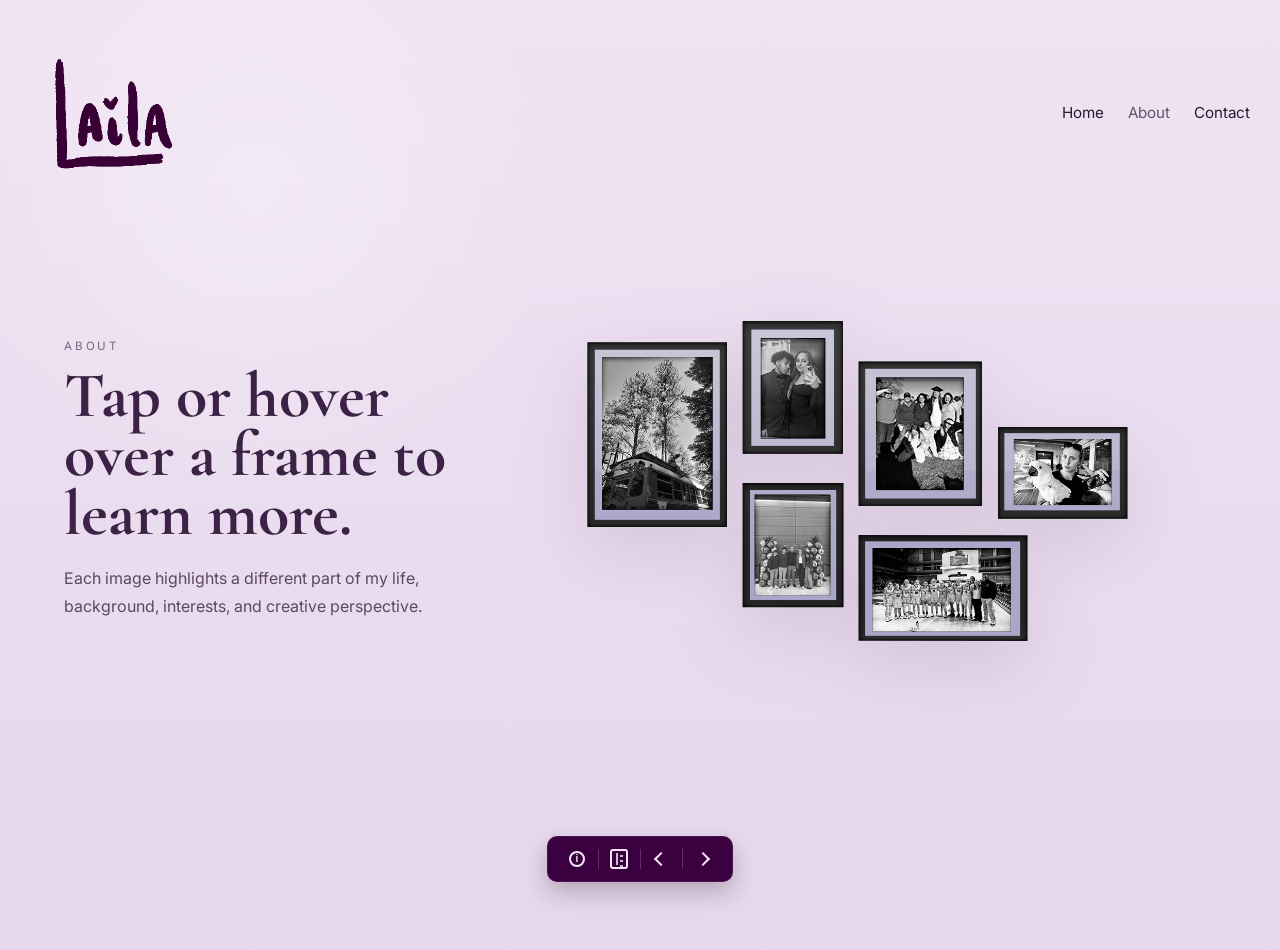
==== about.html @ d830e23a "Mobile Opt Changes Checking to see moblie output..." ====
<!DOCTYPE html>
<html lang="en">
<head>
  <meta charset="UTF-8" />
  <meta name="viewport" content="width=device-width, initial-scale=1.0" />
  <title>About | Laila Portfolio</title>

  <link rel="preconnect" href="https://fonts.googleapis.com" />
  <link rel="preconnect" href="https://fonts.gstatic.com" crossorigin />
  <link
    href="https://fonts.googleapis.com/css2?family=Cormorant+Garamond:wght@400;500;600;700&family=Inter:wght@400;500;600&display=swap"
    rel="stylesheet"
  />

  <link rel="stylesheet" href="styles.css" />
</head>
<body class="about-page show-header">
  <header class="site-header" id="siteHeader">
    <div class="global-brand">
      <img
        src="assets/mainnamedarkpurple.png"
        alt="Laila"
        class="global-brand-logo"
      />
    </div>

    <nav class="nav">
      <a href="index.html">Home</a>
      <a href="about.html" class="active">About</a>
      <a href="contact.html">Contact</a>
    </nav>
  </header>

  <main class="about-main">
    <section class="about-hero">
      <div class="about-copy-panel" id="aboutCopyPanel">
        <p class="about-panel-label" id="aboutPanelLabel">ABOUT</p>
        <h1 class="about-panel-title" id="aboutPanelTitle">
          Tap or hover over a frame to learn more.
        </h1>
        <p class="about-panel-text" id="aboutPanelText">
          Each image highlights a different part of my life, background, interests,
          experiences, and creative perspective.
        </p>
      </div>

      <div class="about-scene">
        <div class="about-scene-track">
          <img
            src="assets/pictures.png"
            alt="Picture frame wall"
            class="about-scene-image"
          />

          <button
            class="frame-hotspot frame-one"
            data-label="BIO"
            data-title="Who I am"
            data-text="This frame introduces who I am as a creative, student, and person. It can speak to my personality, values, and what drives my work."
            aria-label="Bio"
            type="button"
          >
            <span class="sr-only">Bio</span>
          </button>

          <button
            class="frame-hotspot frame-two"
            data-label="BACKGROUND"
            data-title="My story"
            data-text="This frame reflects where I come from and the experiences that shaped me. It can represent personal growth, memories, and the foundation behind my perspective."
            aria-label="Background"
            type="button"
          >
            <span class="sr-only">Background</span>
          </button>

          <button
            class="frame-hotspot frame-three"
            data-label="EXPERIENCE"
            data-title="What I do"
            data-text="This image can highlight my experience across advertising, design, strategy, and storytelling. It shows the type of work I enjoy creating and building."
            aria-label="Experience"
            type="button"
          >
            <span class="sr-only">Experience</span>
          </button>

          <button
            class="frame-hotspot frame-four"
            data-label="COMMUNITY"
            data-title="What matters to me"
            data-text="This frame can speak to the people, teams, and communities that shape how I collaborate and create. It represents connection, support, and shared experiences."
            aria-label="Community"
            type="button"
          >
            <span class="sr-only">Community</span>
          </button>

          <button
            class="frame-hotspot frame-five"
            data-label="INSPIRATION"
            data-title="What inspires me"
            data-text="This image represents the visuals, culture, spaces, and aesthetics that inspire my creative direction. It can connect to art, design, fashion, media, and mood."
            aria-label="Inspiration"
            type="button"
          >
            <span class="sr-only">Inspiration</span>
          </button>

          <button
            class="frame-hotspot frame-six"
            data-label="FUTURE"
            data-title="Where I’m headed"
            data-text="This frame can represent where I want to grow next and the kind of work I hope to make in the future. It points toward my goals, direction, and next chapter."
            aria-label="Future"
            type="button"
          >
            <span class="sr-only">Future</span>
          </button>
        </div>
      </div>
    </section>
  </main>

  <div class="bottom-dock-wrap">
    <div class="dock-popout" id="dockPopout">
      <div class="dock-popout-inner" id="dockPopoutInner"></div>
    </div>

    <div class="bottom-dock">
      <button class="dock-btn" id="socialBtn" aria-label="Socials" type="button">
        <span class="icon info-icon">i</span>
      </button>

      <button class="dock-btn" id="notebookBtn" aria-label="Notebook" type="button">
        <span class="icon notebook-icon"></span>
      </button>

      <button class="dock-btn" id="prevPageBtn" aria-label="Previous page" type="button">
        <span class="icon chevron left"></span>
      </button>

      <button class="dock-btn" id="nextPageBtn" aria-label="Next page" type="button">
        <span class="icon chevron right"></span>
      </button>
    </div>
  </div>

  <script src="about.js"></script>
</body>
</html>
---- styles.css ----
* {
  margin: 0;
  padding: 0;
  box-sizing: border-box;
}

:root {
  --bg-dark-1: #35003d;
  --bg-dark-2: #220027;
  --bg-light-1: #efe3f3;
  --bg-light-2: #e6d7ec;
  --text-dark: #2b1830;
  --text-mid: #5d4765;
  --pill-purple: #3a003f;
  --pill-text: #f3e7f7;
}

html {
  scroll-behavior: smooth;
}

body {
  font-family: "Inter", sans-serif;
  background: var(--bg-light-1);
  color: var(--text-dark);
  overflow-x: hidden;
  animation: pageSlideIn 0.45s ease;
}

@keyframes pageSlideIn {
  from {
    opacity: 0;
    transform: translateX(40px);
  }
  to {
    opacity: 1;
    transform: translateX(0);
  }
}

body.page-slide-out-left {
  animation: pageSlideOutLeft 0.35s ease forwards;
}

body.page-slide-out-right {
  animation: pageSlideOutRight 0.35s ease forwards;
}

@keyframes pageSlideOutLeft {
  to {
    opacity: 0;
    transform: translateX(-60px);
  }
}

@keyframes pageSlideOutRight {
  to {
    opacity: 0;
    transform: translateX(60px);
  }
}

a {
  text-decoration: none;
  color: inherit;
}

button {
  font: inherit;
  border: none;
  background: none;
  cursor: pointer;
}

img {
  display: block;
  max-width: 100%;
}

/* Header */
.site-header {
  position: fixed;
  inset: 0 0 auto 0;
  z-index: 100;
  padding: 22px 30px;
  display: flex;
  justify-content: space-between;
  align-items: center;
  opacity: 0;
  transform: translateY(-12px);
  pointer-events: none;
  transition: opacity 0.25s ease, transform 0.25s ease;
}

body.show-header .site-header {
  opacity: 1;
  transform: translateY(0);
  pointer-events: auto;
}

.global-brand {
  display: flex;
  align-items: center;
}

.global-brand-logo {
  width: min(180px, 22vw);
  height: auto;
}

.nav {
  display: flex;
  gap: 24px;
  font-size: 0.95rem;
  color: var(--text-dark);
}

.nav a:hover {
  opacity: 0.68;
}

.nav a.active {
  opacity: 0.72;
}

/* Home sequence */
.scroll-sequence {
  height: 360vh;
  position: relative;
}

.sequence-sticky {
  position: sticky;
  top: 0;
  height: 100vh;
  overflow: hidden;
}

.bg-layer {
  position: absolute;
  inset: 0;
  transition: opacity 0.18s linear;
}

.bg-dark {
  z-index: 0;
  background:
    radial-gradient(circle at 50% 18%, rgba(255, 255, 255, 0.06), transparent 24%),
    linear-gradient(180deg, var(--bg-dark-1) 0%, #2d0034 50%, var(--bg-dark-2) 100%);
  opacity: 1;
}

.bg-light {
  z-index: 1;
  background:
    radial-gradient(circle at 50% 18%, rgba(255, 255, 255, 0.35), transparent 24%),
    linear-gradient(180deg, var(--bg-light-1) 0%, var(--bg-light-2) 100%);
  opacity: 0;
}

.phase {
  position: absolute;
  inset: 0;
}

/* Phase 1 */
.phase-logo {
  z-index: 4;
  display: flex;
  align-items: center;
  justify-content: center;
}

.logo-cycle-wrap {
  position: relative;
  width: min(420px, 56vw);
  aspect-ratio: 1 / 0.6;
  display: flex;
  align-items: center;
  justify-content: center;
}

.cycle-logo {
  position: absolute;
  width: 100%;
  opacity: 0;
  transform: scale(0.98);
  transition: opacity 0.18s ease, transform 0.18s ease;
  filter: drop-shadow(0 12px 30px rgba(0, 0, 0, 0.18));
}

.cycle-logo.active {
  opacity: 1;
  transform: scale(1);
}

/* Phase 2 */
.phase-stars {
  z-index: 5;
  opacity: 0;
  pointer-events: none;
}

.stars-layer {
  position: absolute;
  inset: 0;
}

.star {
  position: absolute;
  width: clamp(72px, 8vw, 150px);
  opacity: 0;
  transform: translateY(60px) scale(0.8) rotate(0deg);
  filter: drop-shadow(0 10px 18px rgba(85, 49, 95, 0.14));
  will-change: transform, opacity;
}

.star-1 { top: 8%; left: 7%; }
.star-2 { top: 10%; right: 8%; }
.star-3 { top: 58%; left: 9%; }
.star-4 { bottom: 12%; right: 10%; }
.star-5 { bottom: 11%; left: 24%; width: clamp(90px, 10vw, 170px); }
.star-6 { top: 23%; left: 16%; width: clamp(70px, 7vw, 110px); }
.star-7 { top: 24%; right: 16%; width: clamp(90px, 8vw, 130px); }

.welcome-wrap {
  position: absolute;
  inset: 0;
  display: grid;
  place-items: center;
  text-align: center;
  padding: 24px;
  z-index: 2;
  color: var(--text-dark);
}

.eyebrow {
  font-size: 0.74rem;
  letter-spacing: 0.28em;
  text-transform: uppercase;
  margin-bottom: 16px;
  color: var(--text-mid);
}

.typing-line {
  font-family: "Cormorant Garamond", serif;
  font-size: clamp(2.6rem, 6vw, 5.8rem);
  line-height: 0.95;
  font-weight: 600;
  color: #3c2345;
  min-height: 1.1em;
}

.cursor {
  display: inline-block;
  margin-left: 4px;
  color: #5a4060;
  animation: blink 0.9s steps(1) infinite;
}

@keyframes blink {
  50% {
    opacity: 0;
  }
}

/* Phase 3 */
.phase-desk {
  z-index: 6;
  opacity: 0;
}

.scene-window {
  position: absolute;
  inset: 0;
  display: flex;
  align-items: center;
  justify-content: center;
  overflow: visible;
}

.scene-track {
  position: absolute;
  left: 50%;
  top: 42%;
  width: min(900px, 72vw);
  height: auto;
  transform: translate(-50%, -50%) scale(1);
  transform-origin: center center;
  opacity: 0;
  will-change: transform, opacity;
}

.scene-image {
  width: 100%;
  height: auto;
  user-select: none;
  pointer-events: none;
}

.hotspot {
  position: absolute;
  border-radius: 999px;
  padding: 11px 15px;
  background: rgba(255, 255, 255, 0.88);
  color: #2b1d31;
  border: 1px solid rgba(43, 29, 49, 0.12);
  box-shadow: 0 10px 24px rgba(43, 29, 49, 0.1);
  transition: transform 0.2s ease, background 0.2s ease, opacity 0.2s ease;
  z-index: 3;
  -webkit-tap-highlight-color: transparent;
}

.hotspot:hover {
  transform: translateY(-4px);
  background: white;
}

.hotspot span {
  font-size: 0.82rem;
  font-weight: 600;
}

.monitor { left: 39%; top: 72%; }
.sketchbook { left: 58%; top: 90%; }
.frame { left: 73%; top: 48%; }
.shelf { left: 18%; top: 20%; }

/* Bottom dock */
.bottom-dock-wrap {
  position: fixed;
  left: 50%;
  bottom: 18px;
  transform: translateX(-50%);
  z-index: 999;
  opacity: 0;
  pointer-events: none;
  transition: opacity 0.25s ease, transform 0.25s ease;
}

body.show-header .bottom-dock-wrap {
  opacity: 1;
  pointer-events: auto;
  transform: translateX(-50%) translateY(0);
}

.bottom-dock {
  display: flex;
  align-items: center;
  gap: 0;
  background: #3a003f;
  border: 1px solid rgba(255, 255, 255, 0.08);
  border-radius: 10px;
  padding: 5px 8px;
  box-shadow: 0 10px 24px rgba(20, 0, 24, 0.24);
}

.dock-btn {
  width: 42px;
  height: 34px;
  border: none;
  background: transparent;
  color: #f3e7f7;
  display: flex;
  align-items: center;
  justify-content: center;
  cursor: pointer;
  position: relative;
  -webkit-tap-highlight-color: transparent;
}

.dock-btn + .dock-btn::before {
  content: "";
  position: absolute;
  left: 0;
  top: 7px;
  bottom: 7px;
  width: 1px;
  background: rgba(243, 231, 247, 0.2);
}

.dock-btn:hover {
  opacity: 0.82;
}

.dock-btn.is-disabled {
  opacity: 0.35;
  pointer-events: none;
}

.icon {
  display: inline-block;
  position: relative;
}

.info-icon {
  width: 16px;
  height: 16px;
  border: 2px solid #f3e7f7;
  border-radius: 50%;
  font-size: 10px;
  font-weight: 700;
  line-height: 12px;
  text-align: center;
  font-family: Arial, sans-serif;
}

.notebook-icon {
  width: 18px;
  height: 20px;
  border: 2px solid #f3e7f7;
  border-radius: 3px;
  position: relative;
}

.notebook-icon::before {
  content: "";
  position: absolute;
  top: 2px;
  bottom: 2px;
  left: 4px;
  width: 2px;
  background: #f3e7f7;
  opacity: 0.8;
}

.notebook-icon::after {
  content: "";
  position: absolute;
  top: 4px;
  left: 8px;
  right: 3px;
  height: 2px;
  background: #f3e7f7;
  box-shadow: 0 5px 0 #f3e7f7, 0 10px 0 #f3e7f7;
  opacity: 0.8;
}

.chevron {
  width: 10px;
  height: 10px;
  border-top: 2px solid #f3e7f7;
  border-right: 2px solid #f3e7f7;
}

.chevron.left {
  transform: rotate(-135deg);
}

.chevron.right {
  transform: rotate(45deg);
}

.dock-popout {
  position: absolute;
  left: 50%;
  bottom: 52px;
  transform: translateX(-50%) translateY(10px) scale(0.96);
  min-width: 220px;
  max-width: 340px;
  opacity: 0;
  pointer-events: none;
  transition: opacity 0.22s ease, transform 0.22s ease;
}

.dock-popout.active {
  opacity: 1;
  pointer-events: auto;
  transform: translateX(-50%) translateY(0) scale(1);
}

.dock-popout-inner {
  background: rgba(58, 0, 63, 0.96);
  border: 1px solid rgba(255, 255, 255, 0.08);
  border-radius: 14px;
  box-shadow: 0 16px 34px rgba(20, 0, 24, 0.24);
  padding: 10px;
}

.popout-socials {
  display: flex;
  align-items: center;
  gap: 10px;
}

.popout-social-link {
  width: 58px;
  height: 58px;
  border-radius: 12px;
  background: rgba(255, 255, 255, 0.07);
  display: flex;
  align-items: center;
  justify-content: center;
  transition: transform 0.18s ease, background 0.18s ease;
}

.popout-social-link:hover {
  transform: translateY(-3px);
  background: rgba(255, 255, 255, 0.12);
}

.popout-social-link img {
  width: 26px;
  height: 26px;
  object-fit: contain;
}

.popout-note {
  padding: 6px 4px;
}

.popout-note-label {
  font-size: 0.64rem;
  letter-spacing: 0.22em;
  color: rgba(243, 231, 247, 0.62);
  margin-bottom: 8px;
}

.popout-note-title {
  font-family: "Cormorant Garamond", serif;
  font-size: 1.65rem;
  line-height: 0.95;
  color: #f3e7f7;
  margin-bottom: 8px;
}

.popout-note-text {
  font-size: 0.9rem;
  line-height: 1.55;
  color: rgba(243, 231, 247, 0.78);
}

/* ABOUT PAGE */
.about-page {
  min-height: 100vh;
  background:
    radial-gradient(circle at 20% 20%, rgba(255, 255, 255, 0.3), transparent 24%),
    linear-gradient(180deg, var(--bg-light-1) 0%, var(--bg-light-2) 100%);
}

.about-main {
  min-height: 100vh;
  padding: 120px 52px 110px 56px;
  overflow: hidden;
}

.about-hero {
  min-height: calc(100vh - 180px);
  display: grid;
  grid-template-columns: minmax(280px, 420px) minmax(0, 1fr);
  align-items: center;
  gap: 24px;
}

.about-copy-panel {
  max-width: 440px;
  padding-left: 8px;
  padding-right: 28px;
}

.about-panel-label {
  font-size: 0.72rem;
  letter-spacing: 0.24em;
  text-transform: uppercase;
  color: #7a667f;
  margin-bottom: 14px;
}

.about-panel-title {
  font-family: "Cormorant Garamond", serif;
  font-size: clamp(3rem, 5vw, 5.4rem);
  line-height: 0.92;
  color: #3c2345;
  margin-bottom: 20px;
}

.about-panel-text {
  font-size: 1rem;
  line-height: 1.8;
  color: var(--text-mid);
  max-width: 380px;
}

.about-scene {
  display: flex;
  align-items: center;
  justify-content: flex-end;
  width: 100%;
  padding-left: 24px;
  min-width: 0;
}

.about-scene-track {
  position: relative;
  width: min(1280px, 100%);
  animation: aboutFloat 5.5s ease-in-out infinite;
}

@keyframes aboutFloat {
  0%, 100% {
    transform: translateY(0px);
  }
  50% {
    transform: translateY(-8px);
  }
}

.about-scene-image {
  width: 100%;
  height: auto;
  display: block;
  user-select: none;
  pointer-events: none;
  filter: drop-shadow(0 24px 36px rgba(82, 49, 91, 0.14));
}

/* Invisible hover areas */
.frame-hotspot {
  position: absolute;
  background: transparent;
  border: none;
  outline: none;
  box-shadow: none;
  cursor: pointer;
  border-radius: 0;
  z-index: 5;
  transform: none;
  padding: 0;
  -webkit-tap-highlight-color: transparent;
}

.frame-hotspot:hover,
.frame-hotspot:focus,
.frame-hotspot:focus-visible,
.frame-hotspot:active {
  background: transparent;
  border: none;
  outline: none;
  box-shadow: none;
  transform: none;
}

.frame-hotspot span {
  display: none;
}

.sr-only {
  position: absolute;
  width: 1px;
  height: 1px;
  padding: 0;
  margin: -1px;
  overflow: hidden;
  clip: rect(0, 0, 0, 0);
  white-space: nowrap;
  border: 0;
}

/* About hotspot positions */
.frame-one {
  left: 17%;
  top: 18%;
  width: 12%;
  height: 24%;
}

.frame-two {
  left: 33%;
  top: 15%;
  width: 12%;
  height: 24%;
}

.frame-three {
  left: 51%;
  top: 22%;
  width: 12%;
  height: 24%;
}

.frame-four {
  left: 31%;
  top: 54%;
  width: 12%;
  height: 24%;
}

.frame-five {
  left: 50%;
  top: 61%;
  width: 12%;
  height: 24%;
}

.frame-six {
  left: 72%;
  top: 36%;
  width: 12%;
  height: 24%;
}

/* Large tablet */
@media (max-width: 1200px) {
  .scene-track {
    width: min(860px, 78vw);
    top: 44%;
  }

  .about-hero {
    grid-template-columns: minmax(260px, 380px) minmax(0, 1fr);
  }
}

/* Tablet */
@media (max-width: 1024px) {
  .site-header {
    padding: 18px 22px;
  }

  .global-brand-logo {
    width: min(160px, 28vw);
  }

  .nav {
    gap: 18px;
    font-size: 0.92rem;
  }

  .scene-track {
    width: min(760px, 84vw);
    top: 45%;
  }

  .hotspot {
    padding: 10px 13px;
  }

  .hotspot span {
    font-size: 0.76rem;
  }

  .monitor { left: 39%; top: 72%; }
  .sketchbook { left: 57%; top: 89%; }
  .frame { left: 72%; top: 48%; }
  .shelf { left: 17%; top: 20%; }

  .about-main {
    padding: 110px 32px 100px;
  }

  .about-hero {
    grid-template-columns: 1fr;
    gap: 28px;
    min-height: auto;
  }

  .about-copy-panel {
    max-width: 100%;
    padding-left: 0;
    padding-right: 0;
  }

  .about-panel-text {
    max-width: 100%;
  }

  .about-scene {
    justify-content: center;
    padding-left: 0;
  }

  .about-scene-track {
    width: min(900px, 100%);
  }
}

/* Phone */
@media (max-width: 760px) {
  .site-header {
    padding: 14px 16px;
    flex-direction: column;
    gap: 10px;
    justify-content: center;
  }

  .global-brand-logo {
    width: 130px;
  }

  .nav {
    gap: 14px;
    font-size: 0.84rem;
    flex-wrap: wrap;
    justify-content: center;
  }

  .scroll-sequence {
    height: 330vh;
  }

  .eyebrow {
    font-size: 0.65rem;
    letter-spacing: 0.2em;
  }

  .typing-line {
    font-size: clamp(2rem, 10vw, 3.5rem);
    line-height: 1;
  }

  .star {
    width: clamp(50px, 11vw, 90px);
  }

  .scene-track {
    width: 96vw;
    top: 47%;
  }

  .hotspot {
    padding: 8px 10px;
  }

  .hotspot span {
    font-size: 0.68rem;
  }

  .monitor { left: 41%; top: 72%; }
  .sketchbook { left: 58%; top: 87%; }
  .frame { left: 71%; top: 48%; }
  .shelf { left: 14%; top: 19%; }

  .bottom-dock-wrap {
    bottom: 12px;
  }

  .bottom-dock {
    padding: 5px 6px;
    border-radius: 12px;
  }

  .dock-btn {
    width: 38px;
    height: 32px;
  }

  .dock-popout {
    bottom: 46px;
    min-width: 190px;
    max-width: calc(100vw - 28px);
  }

  .popout-social-link {
    width: 50px;
    height: 50px;
  }

  .about-main {
    padding: 108px 16px 100px;
  }

  .about-panel-title {
    font-size: clamp(2.5rem, 11vw, 4rem);
  }

  .about-panel-text {
    font-size: 0.95rem;
    line-height: 1.7;
  }

  .about-scene-track {
    width: 100%;
  }

  .frame-one { left: 16%; top: 18%; width: 13%; height: 24%; }
  .frame-two { left: 32%; top: 15%; width: 13%; height: 24%; }
  .frame-three { left: 50%; top: 22%; width: 13%; height: 24%; }
  .frame-four { left: 30%; top: 54%; width: 13%; height: 24%; }
  .frame-five { left: 49%; top: 61%; width: 13%; height: 24%; }
  .frame-six { left: 71%; top: 36%; width: 13%; height: 24%; }
}

/* Small phone */
@media (max-width: 480px) {
  .site-header {
    padding: 12px 12px;
  }

  .global-brand-logo {
    width: 112px;
  }

  .nav {
    gap: 10px;
    font-size: 0.78rem;
  }

  .welcome-wrap {
    padding: 18px;
  }

  .eyebrow {
    font-size: 0.58rem;
    margin-bottom: 10px;
  }

  .typing-line {
    font-size: clamp(1.8rem, 10vw, 2.8rem);
  }

  .scene-track {
    width: 100vw;
    top: 49%;
  }

  .hotspot {
    padding: 6px 8px;
  }

  .hotspot span {
    font-size: 0.62rem;
  }

  .monitor { left: 41%; top: 71%; }
  .sketchbook { left: 57%; top: 85%; }
  .frame { left: 70%; top: 47%; }
  .shelf { left: 12%; top: 18%; }

  .dock-btn {
    width: 34px;
    height: 30px;
  }

  .dock-popout {
    min-width: 170px;
    max-width: calc(100vw - 20px);
  }

  .popout-note-title {
    font-size: 1.35rem;
  }

  .popout-note-text {
    font-size: 0.84rem;
    line-height: 1.45;
  }

  .about-main {
    padding: 104px 12px 94px;
  }

  .about-panel-label {
    font-size: 0.62rem;
  }

  .about-panel-title {
    font-size: clamp(2rem, 11vw, 3rem);
    margin-bottom: 14px;
  }

  .about-panel-text {
    font-size: 0.9rem;
    line-height: 1.6;
  }
}

@media (prefers-reduced-motion: reduce) {
  *,
  *::before,
  *::after {
    animation-duration: 0.001ms !important;
    animation-iteration-count: 1 !important;
    transition-duration: 0.001ms !important;
    scroll-behavior: auto !important;
  }
}
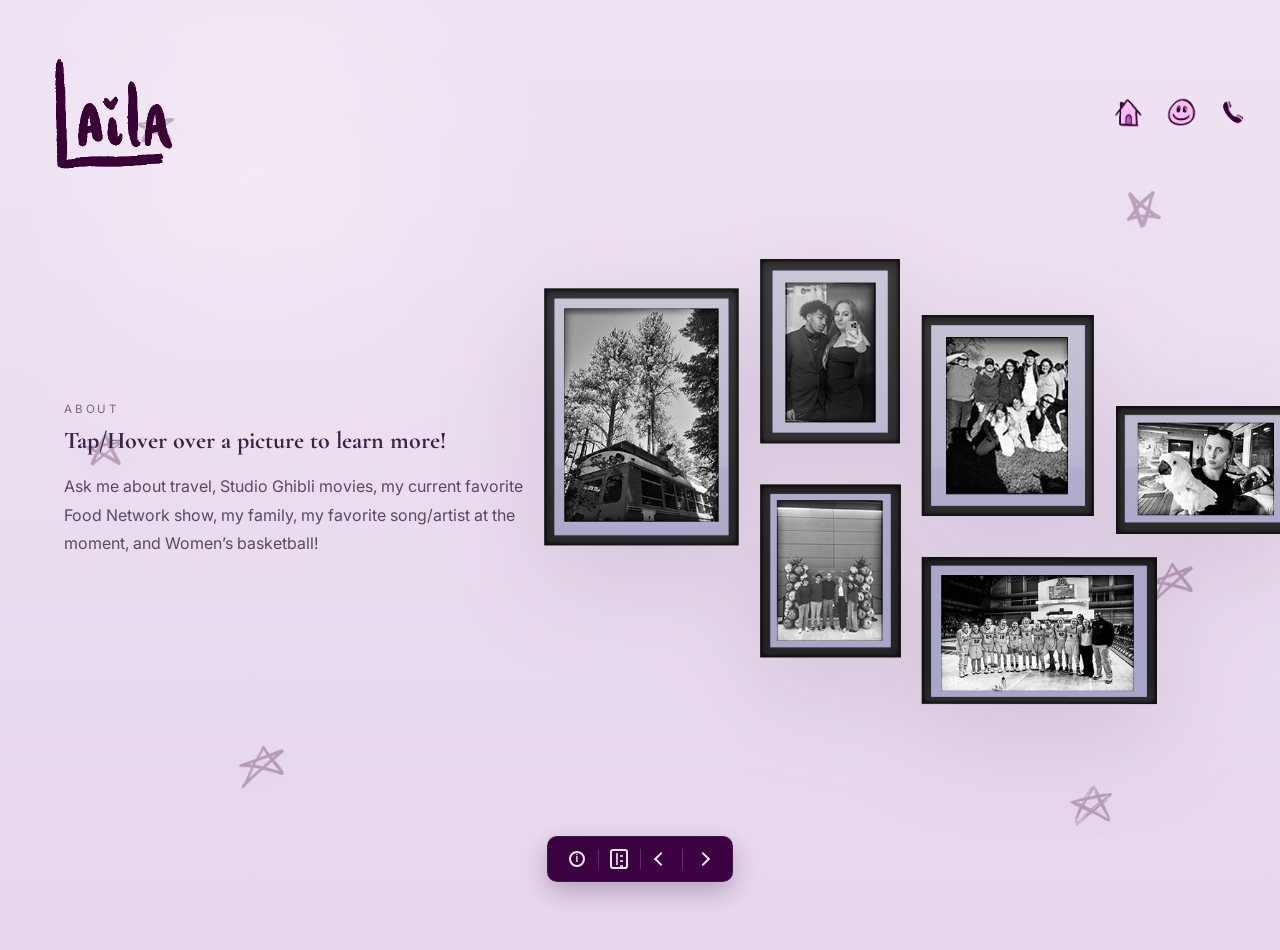
==== commit cdb96e34: "Page Addtions" ====
--- a/about.html
+++ b/about.html
@@ -24,102 +24,115 @@
       />
     </div>
 
-    <nav class="nav">
-      <a href="index.html">Home</a>
-      <a href="about.html" class="active">About</a>
-      <a href="contact.html">Contact</a>
-    </nav>
+    <nav class="nav nav-icons">
+  <a href="index.html" aria-label="Home">
+    <img src="assets/homeicon.png" alt="Home" class="header-icon" />
+  </a>
+  <a href="about.html" aria-label="About">
+    <img src="assets/abouticon.png" alt="About" class="header-icon" />
+  </a>
+  <a href="contact.html" aria-label="Contact">
+    <img src="assets/contact icon.png" alt="Contact" class="header-icon" />
+  </a>
+</nav>
   </header>
 
   <main class="about-main">
+    <div class="twinkle-stars about-stars" aria-hidden="true">
+  <img src="assets/star1.png" alt="" class="twinkle-star about-star about-star-a" />
+  <img src="assets/star2.png" alt="" class="twinkle-star about-star about-star-b" />
+  <img src="assets/star3.png" alt="" class="twinkle-star about-star about-star-c" />
+  <img src="assets/star4.png" alt="" class="twinkle-star about-star about-star-d" />
+  <img src="assets/star1.png" alt="" class="twinkle-star about-star about-star-e" />
+  <img src="assets/star3.png" alt="" class="twinkle-star about-star about-star-f" />
+</div>
     <section class="about-hero">
-      <div class="about-copy-panel" id="aboutCopyPanel">
-        <p class="about-panel-label" id="aboutPanelLabel">ABOUT</p>
-        <h1 class="about-panel-title" id="aboutPanelTitle">
-          Tap or hover over a frame to learn more.
-        </h1>
-        <p class="about-panel-text" id="aboutPanelText">
-          Each image highlights a different part of my life, background, interests,
-          experiences, and creative perspective.
-        </p>
-      </div>
+  <div class="about-copy-panel" id="aboutCopyPanel">
+    <p class="about-panel-label" id="aboutPanelLabel">ABOUT</p>
+    <h1 class="about-panel-title" id="aboutPanelTitle">
+      Tap/Hover over a picture to learn more!
+    </h1>
+    <p class="about-panel-text" id="aboutPanelText">
+      Ask me about travel, Studio Ghibli movies, my current favorite Food Network show, my family, my favorite song at the moment, and women’s basketball!
+    </p>
+  </div>
 
-      <div class="about-scene">
-        <div class="about-scene-track">
-          <img
-            src="assets/pictures.png"
-            alt="Picture frame wall"
-            class="about-scene-image"
-          />
+  <div class="about-scene">
+    <div class="about-scene-track">
+      <img
+        src="assets/pictures.png"
+        alt="Picture frame wall"
+        class="about-scene-image"
+      />
 
-          <button
-            class="frame-hotspot frame-one"
-            data-label="BIO"
-            data-title="Who I am"
-            data-text="This frame introduces who I am as a creative, student, and person. It can speak to my personality, values, and what drives my work."
-            aria-label="Bio"
-            type="button"
-          >
-            <span class="sr-only">Bio</span>
-          </button>
+      <button
+        class="frame-hotspot frame-one"
+        data-label="BIO"
+        data-title="Who I am"
+        data-text="I’m an aspiring creative who loves the outdoors, travel, and sports. I’ve been on a lot of unique adventures, from mission trips and road trips to sports tournaments and spontaneous flights. Ask me about the cross-country bus trip I took with my friends."
+        aria-label="Bio"
+        type="button"
+      >
+        <span class="sr-only">Bio</span>
+      </button>
 
-          <button
-            class="frame-hotspot frame-two"
-            data-label="BACKGROUND"
-            data-title="My story"
-            data-text="This frame reflects where I come from and the experiences that shaped me. It can represent personal growth, memories, and the foundation behind my perspective."
-            aria-label="Background"
-            type="button"
-          >
-            <span class="sr-only">Background</span>
-          </button>
+      <button
+        class="frame-hotspot frame-two"
+        data-label="BACKGROUND"
+        data-title="My story"
+        data-text="I’m a 22-year-old living in Milwaukee, chasing big dreams in my creative career while exploring culture marketing and UX design. I’m a former athlete who still loves hooping from time to time and cheering on my favorite teams, the Milwaukee Bucks and Timberwolves. I moved to Milwaukee right after high school to challenge myself and grow, and I can honestly say it has shaped me in so many ways. I’ve met amazing people here, learned a lot about myself, and built a life I’m proud of. Milwaukee has been such an important chapter for me, and I’m excited for my next city and next stage of life."
+        aria-label="Background"
+        type="button"
+      >
+        <span class="sr-only">Background</span>
+      </button>
 
-          <button
-            class="frame-hotspot frame-three"
-            data-label="EXPERIENCE"
-            data-title="What I do"
-            data-text="This image can highlight my experience across advertising, design, strategy, and storytelling. It shows the type of work I enjoy creating and building."
-            aria-label="Experience"
-            type="button"
-          >
-            <span class="sr-only">Experience</span>
-          </button>
+      <button
+        class="frame-hotspot frame-three"
+        data-label="COMMUNITY"
+        data-title="What I do"
+        data-text="My number one mission is to provide for my family. I’m the oldest of five from a single-parent household in small-town northwestern Wisconsin. I have a small village that supports me while I work hard to support them too: my siblings, my mom, and my grandparents. Here in Milwaukee, my friends and boyfriend have also become part of that support system. These are the people I do this for. I’m a first-generation student, and I’m breaking multiple family barriers while paving the way for my siblings and even my mom. To me, the most important foundation in life is community, and I’m proud to say mine is full of love and purpose."
+        aria-label="Experience"
+        type="button"
+      >
+        <span class="sr-only">Community</span>
+      </button>
 
-          <button
-            class="frame-hotspot frame-four"
-            data-label="COMMUNITY"
-            data-title="What matters to me"
-            data-text="This frame can speak to the people, teams, and communities that shape how I collaborate and create. It represents connection, support, and shared experiences."
-            aria-label="Community"
-            type="button"
-          >
-            <span class="sr-only">Community</span>
-          </button>
+      <button
+        class="frame-hotspot frame-four"
+        data-label="EXPERIENCE"
+        data-title="What matters to me"
+        data-text="I’m a student at the University of Wisconsin–Milwaukee studying Journalism, Advertising, and Media Studies with a focus in advertising and commercial design. I’m also earning a certificate in Digital Arts and Culture, which ties perfectly into my creative mission of connecting art, culture, and advertising. I’ll be graduating from UW-Milwaukee in May 2026, and then I’ll be onto my next adventure, possibly continuing my education with a master’s degree. Professionally, I’m currently a Technical Business Analyst at Northwestern Mutual, where I’ve been growing my communication skills and learning how to bridge the gap between software engineers and designers to help create thoughtful, effective products. I was offered this role after my internship in summer 2025."
+        aria-label="Community"
+        type="button"
+      >
+        <span class="sr-only">Experience</span>
+      </button>
 
-          <button
-            class="frame-hotspot frame-five"
-            data-label="INSPIRATION"
-            data-title="What inspires me"
-            data-text="This image represents the visuals, culture, spaces, and aesthetics that inspire my creative direction. It can connect to art, design, fashion, media, and mood."
-            aria-label="Inspiration"
-            type="button"
-          >
-            <span class="sr-only">Inspiration</span>
-          </button>
+      <button
+        class="frame-hotspot frame-five"
+        data-label="INSPIRATION"
+        data-title="What inspires me"
+        data-text="I’ve always been ambitious and hardworking. I’ve been self-made from the start. I grew up in a broken household, faced a lot of obstacles early in life, and earned a full-ride scholarship to a private college preparatory high school, the Marshall School in Duluth, Minnesota, where I played basketball and received an incredible education. Through that experience, I grew into my identity and discovered a deep passion for sports, while also getting the chance to explore opportunities far beyond my hometown of 300 people in small-town Wisconsin. I learned how powerful community and opportunity can be when people come together with one shared goal. In this image, that goal was making it to state and winning it all in 2020 at the Minnesota Girls Basketball State Tournament, the first state tournament win in school history. That experience taught me the value of community, resilience, and hard work. It showed me that when you believe in something fully, anything can happen. That mindset will stay with me forever. This translates directly into how I approach my career in design, and I'm eager to see where it takes me."
+        aria-label="Inspiration"
+        type="button"
+      >
+        <span class="sr-only">Inspiration</span>
+      </button>
 
-          <button
-            class="frame-hotspot frame-six"
-            data-label="FUTURE"
-            data-title="Where I’m headed"
-            data-text="This frame can represent where I want to grow next and the kind of work I hope to make in the future. It points toward my goals, direction, and next chapter."
-            aria-label="Future"
-            type="button"
-          >
-            <span class="sr-only">Future</span>
-          </button>
-        </div>
-      </div>
-    </section>
+      <button
+        class="frame-hotspot frame-six"
+        data-label="FUTURE"
+        data-title="Where I’m headed"
+        data-text="I’m working toward territory no one in my village has stepped into before. I’m creating a new normal for my family, one built on financial stability, opportunity, and the ability to truly experience what the world has to offer. I’m also working toward finding the right place for myself in the creative industry, maybe even becoming an art director one day. The world is my oyster, so we’ll see. More than anything, I’m building a life rooted in hard work, integrity, resilience, ambition, compassion, community, and joy."
+        aria-label="Future"
+        type="button"
+      >
+        <span class="sr-only">Future</span>
+      </button>
+    </div>
+  </div>
+</section>
   </main>
 
   <div class="bottom-dock-wrap">
--- a/styles.css
+++ b/styles.css
@@ -13,6 +13,16 @@
   --text-mid: #5d4765;
   --pill-purple: #3a003f;
   --pill-text: #f3e7f7;
+
+  --project-bg: #111111;
+  --project-bg-soft: #171717;
+  --project-card: #1d1d1d;
+  --project-text: #f4f0e8;
+  --project-muted: #b7afa4;
+  --project-line: rgba(255, 255, 255, 0.08);
+  --project-accent: #d7c2a3;
+  --project-max-width: 1300px;
+  --project-narrow-width: 860px;
 }
 
 html {
@@ -77,7 +87,10 @@
   max-width: 100%;
 }
 
-/* Header */
+/* =========================
+   HEADER
+========================= */
+
 .site-header {
   position: fixed;
   inset: 0 0 auto 0;
@@ -123,7 +136,10 @@
   opacity: 0.72;
 }
 
-/* Home sequence */
+/* =========================
+   HOME SEQUENCE
+========================= */
+
 .scroll-sequence {
   height: 360vh;
   position: relative;
@@ -164,6 +180,7 @@
 }
 
 /* Phase 1 */
+
 .phase-logo {
   z-index: 4;
   display: flex;
@@ -195,6 +212,7 @@
 }
 
 /* Phase 2 */
+
 .phase-stars {
   z-index: 5;
   opacity: 0;
@@ -211,17 +229,73 @@
   width: clamp(72px, 8vw, 150px);
   opacity: 0;
   transform: translateY(60px) scale(0.8) rotate(0deg);
-  filter: drop-shadow(0 10px 18px rgba(85, 49, 95, 0.14));
-  will-change: transform, opacity;
-}
-
-.star-1 { top: 8%; left: 7%; }
-.star-2 { top: 10%; right: 8%; }
-.star-3 { top: 58%; left: 9%; }
-.star-4 { bottom: 12%; right: 10%; }
-.star-5 { bottom: 11%; left: 24%; width: clamp(90px, 10vw, 170px); }
-.star-6 { top: 23%; left: 16%; width: clamp(70px, 7vw, 110px); }
-.star-7 { top: 24%; right: 16%; width: clamp(90px, 8vw, 130px); }
+  filter:
+    brightness(0.82)
+    drop-shadow(0 0 0 rgba(255, 255, 255, 0))
+    drop-shadow(0 0 6px rgba(255, 255, 255, 0.05));
+  will-change: transform, opacity, filter;
+  animation: homepageTwinkle 1.9s ease-in-out infinite;
+}
+
+.star-1 {
+  top: 8%;
+  left: 7%;
+  animation-delay: 0s;
+}
+
+.star-2 {
+  top: 10%;
+  right: 8%;
+  animation-delay: 0.35s;
+}
+
+.star-3 {
+  top: 58%;
+  left: 9%;
+  animation-delay: 0.7s;
+}
+
+.star-4 {
+  bottom: 12%;
+  right: 10%;
+  animation-delay: 1.05s;
+}
+
+.star-5 {
+  bottom: 11%;
+  left: 24%;
+  width: clamp(90px, 10vw, 170px);
+  animation-delay: 0.5s;
+}
+
+.star-6 {
+  top: 23%;
+  left: 16%;
+  width: clamp(70px, 7vw, 110px);
+  animation-delay: 0.9s;
+}
+
+.star-7 {
+  top: 24%;
+  right: 16%;
+  width: clamp(90px, 8vw, 130px);
+  animation-delay: 1.3s;
+}
+
+@keyframes homepageTwinkle {
+  0%, 100% {
+    filter:
+      brightness(0.78)
+      drop-shadow(0 0 0 rgba(255, 255, 255, 0))
+      drop-shadow(0 0 6px rgba(255, 255, 255, 0.06));
+  }
+  50% {
+    filter:
+      brightness(1.75)
+      drop-shadow(0 0 10px rgba(255, 255, 255, 0.72))
+      drop-shadow(0 0 22px rgba(255, 255, 255, 0.38));
+  }
+}
 
 .welcome-wrap {
   position: absolute;
@@ -232,6 +306,7 @@
   padding: 24px;
   z-index: 2;
   color: var(--text-dark);
+  transform: translateY(-120px);
 }
 
 .eyebrow {
@@ -265,6 +340,7 @@
 }
 
 /* Phase 3 */
+
 .phase-desk {
   z-index: 6;
   opacity: 0;
@@ -283,7 +359,7 @@
   position: absolute;
   left: 50%;
   top: 42%;
-  width: min(900px, 72vw);
+   width: min(760px, 62vw);
   height: auto;
   transform: translate(-50%, -50%) scale(1);
   transform-origin: center center;
@@ -298,35 +374,61 @@
   pointer-events: none;
 }
 
-.hotspot {
+/* monitor desktop folders */
+
+.monitor-desktop {
   position: absolute;
-  border-radius: 999px;
-  padding: 11px 15px;
-  background: rgba(255, 255, 255, 0.88);
-  color: #2b1d31;
-  border: 1px solid rgba(43, 29, 49, 0.12);
-  box-shadow: 0 10px 24px rgba(43, 29, 49, 0.1);
-  transition: transform 0.2s ease, background 0.2s ease, opacity 0.2s ease;
-  z-index: 3;
+  left: 50%;
+  top: 66%;
+  width: 34%;
+  height: 24%;
+  transform: translate(-50%, -50%);
+  z-index: 4;
+  pointer-events: none;
+  display: flex;
+  justify-content: space-evenly;
+  align-items: flex-start;
+  padding-top: 6%;
+}
+
+.desktop-folder {
+  pointer-events: auto;
+  width: 22%;
+  display: flex;
+  flex-direction: column;
+  align-items: center;
+  gap: 6px;
+  text-align: center;
+  text-decoration: none;
+  color: #f3e7f7;
+  transition: transform 0.18s ease, opacity 0.18s ease;
   -webkit-tap-highlight-color: transparent;
 }
 
-.hotspot:hover {
-  transform: translateY(-4px);
-  background: white;
-}
-
-.hotspot span {
-  font-size: 0.82rem;
+.desktop-folder:hover {
+  transform: translateY(-4px) scale(1.03);
+  opacity: 0.92;
+}
+
+.folder-icon {
+  width: 100%;
+  max-width: 62px;
+  height: auto;
+  filter: drop-shadow(0 8px 10px rgba(0, 0, 0, 0.22));
+}
+
+.desktop-folder span {
+  font-size: 0.78rem;
+  line-height: 1.1;
   font-weight: 600;
-}
-
-.monitor { left: 39%; top: 72%; }
-.sketchbook { left: 58%; top: 90%; }
-.frame { left: 73%; top: 48%; }
-.shelf { left: 18%; top: 20%; }
-
-/* Bottom dock */
+  letter-spacing: 0.03em;
+  text-shadow: 0 2px 10px rgba(0, 0, 0, 0.35);
+}
+
+/* =========================
+   BOTTOM DOCK
+========================= */
+
 .bottom-dock-wrap {
   position: fixed;
   left: 50%;
@@ -530,7 +632,10 @@
   color: rgba(243, 231, 247, 0.78);
 }
 
-/* ABOUT PAGE */
+/* =========================
+   ABOUT PAGE
+========================= */
+
 .about-page {
   min-height: 100vh;
   background:
@@ -539,23 +644,68 @@
 }
 
 .about-main {
+  position: relative;
   min-height: 100vh;
   padding: 120px 52px 110px 56px;
   overflow: hidden;
 }
 
+.about-stars {
+  position: absolute;
+  inset: 0;
+  pointer-events: none;
+  z-index: 0;
+}
+
+.about-star {
+  width: clamp(52px, 5vw, 82px);
+  opacity: 0.28;
+}
+
+.about-star-a {
+  top: 10%;
+  left: 10%;
+}
+
+.about-star-b {
+  top: 18%;
+  right: 8%;
+}
+
+.about-star-c {
+  bottom: 16%;
+  left: 18%;
+}
+
+.about-star-d {
+  bottom: 12%;
+  right: 12%;
+}
+
+.about-star-e {
+  top: 44%;
+  left: 6%;
+}
+
+.about-star-f {
+  top: 58%;
+  right: 6%;
+}
+
 .about-hero {
+  position: relative;
+  z-index: 1;
   min-height: calc(100vh - 180px);
   display: grid;
-  grid-template-columns: minmax(280px, 420px) minmax(0, 1fr);
+  grid-template-columns: minmax(520px, 760px) minmax(700px, 1fr);
   align-items: center;
-  gap: 24px;
+  gap: 20px;
 }
 
 .about-copy-panel {
-  max-width: 440px;
+  max-width: 650px;
   padding-left: 8px;
-  padding-right: 28px;
+  padding-right: 24px;
 }
 
 .about-panel-label {
@@ -568,7 +718,7 @@
 
 .about-panel-title {
   font-family: "Cormorant Garamond", serif;
-  font-size: clamp(3rem, 5vw, 5.4rem);
+  font-size: clamp(2.4, 4vw, 4.4rem);
   line-height: 0.92;
   color: #3c2345;
   margin-bottom: 20px;
@@ -578,7 +728,8 @@
   font-size: 1rem;
   line-height: 1.8;
   color: var(--text-mid);
-  max-width: 380px;
+  max-width: none;
+  width: 100%;
 }
 
 .about-scene {
@@ -586,27 +737,19 @@
   align-items: center;
   justify-content: flex-end;
   width: 100%;
-  padding-left: 24px;
+  padding-left: 0;
   min-width: 0;
 }
 
 .about-scene-track {
   position: relative;
-  width: min(1280px, 100%);
-  animation: aboutFloat 5.5s ease-in-out infinite;
-}
-
-@keyframes aboutFloat {
-  0%, 100% {
-    transform: translateY(0px);
-  }
-  50% {
-    transform: translateY(-8px);
-  }
+  width: min(1900px, 160%);
+  transform: translateX(140px) scale(1.4);
+  transform-origin: center right;
 }
 
 .about-scene-image {
-  width: 100%;
+  width: 150%;
   height: auto;
   display: block;
   user-select: none;
@@ -615,6 +758,7 @@
 }
 
 /* Invisible hover areas */
+
 .frame-hotspot {
   position: absolute;
   background: transparent;
@@ -657,6 +801,7 @@
 }
 
 /* About hotspot positions */
+
 .frame-one {
   left: 17%;
   top: 18%;
@@ -699,7 +844,1039 @@
   height: 24%;
 }
 
-/* Large tablet */
+/* =========================
+   PROJECT PAGE — GLOBAL
+========================= */
+
+.project-site-header {
+  opacity: 1;
+  transform: translateY(0);
+  pointer-events: auto;
+}
+
+.project-site-header .nav {
+  color: var(--project-text);
+}
+
+.project-site-header .nav a.active {
+  opacity: 0.72;
+}
+
+.project-site-header .global-brand-logo {
+  filter: brightness(1.15);
+}
+
+.project-page {
+  width: 100%;
+  min-height: 100vh;
+  background: var(--project-bg);
+  color: var(--project-text);
+  font-family: "Inter", sans-serif;
+  line-height: 1.6;
+}
+
+.project-page * {
+  box-sizing: border-box;
+}
+
+.project-page img {
+  width: 100%;
+  display: block;
+  object-fit: cover;
+}
+
+.project-page a {
+  color: var(--project-text);
+  text-decoration: none;
+}
+
+.project-page .section {
+  width: min(100%, var(--project-max-width));
+  margin: 0 auto;
+  padding: 5rem 2rem;
+}
+
+.project-page .narrow {
+  width: min(100%, var(--project-narrow-width));
+}
+
+.project-page .eyebrow {
+  font-size: 0.8rem;
+  text-transform: uppercase;
+  letter-spacing: 0.15em;
+  color: var(--project-accent);
+  margin-bottom: 1rem;
+}
+
+.project-page h1,
+.project-page h2,
+.project-page h3 {
+  font-family: "Cormorant Garamond", serif;
+  font-weight: 600;
+  line-height: 0.95;
+  margin: 0;
+}
+
+.project-page h1 {
+  font-size: clamp(4rem, 10vw, 8rem);
+  letter-spacing: -0.04em;
+}
+
+.project-page h2 {
+  font-size: clamp(2.5rem, 5vw, 4.5rem);
+  margin-bottom: 1.5rem;
+}
+
+.project-page h3 {
+  font-size: 1.7rem;
+  margin-bottom: 0.8rem;
+}
+
+.project-page p {
+  font-size: 1rem;
+  color: var(--project-text);
+  max-width: 70ch;
+  margin: 0;
+}
+
+.project-page p + p {
+  margin-top: 1.2rem;
+}
+
+/* project hero */
+.project-hero {
+  position: relative;
+  min-height: 100vh;
+  display: flex;
+  align-items: flex-end;
+  padding: 3rem 2rem;
+  overflow: hidden;
+}
+
+.project-hero-bg {
+  position: absolute;
+  inset: 0;
+  width: 100%;
+  height: 100%;
+  object-fit: cover;
+  z-index: 0;
+}
+
+.project-hero::after {
+  content: "";
+  position: absolute;
+  inset: 0;
+  background: linear-gradient(rgba(3, 5, 4, 0.45), rgba(3, 5, 4, 0.8));
+  z-index: 1;
+}
+
+.project-hero .hero-content {
+  position: relative;
+  z-index: 2;
+  width: min(100%, var(--project-max-width));
+  margin: 0 auto;
+  padding-bottom: 2rem;
+}
+
+.project-hero .project-label {
+  text-transform: uppercase;
+  letter-spacing: 0.16em;
+  font-size: 0.8rem;
+  color: var(--project-accent);
+  margin-bottom: 1.2rem;
+}
+
+.project-hero .hero-subtitle {
+  margin-top: 1.5rem;
+  max-width: 700px;
+  font-size: 1.1rem;
+  color: var(--project-muted);
+}
+
+/* project intro */
+
+.project-intro {
+  display: grid;
+  grid-template-columns: 1.4fr 0.9fr;
+  gap: 3rem;
+  align-items: start;
+}
+
+.project-intro .meta-card {
+  background: var(--project-card);
+  border: 1px solid var(--project-line);
+  border-radius: 22px;
+  padding: 2rem;
+}
+
+.project-intro .meta-card h3 {
+  margin-bottom: 1.2rem;
+}
+
+.project-intro .meta-card ul {
+  list-style: none;
+  margin: 0;
+  padding: 0;
+}
+
+.project-intro .meta-card li {
+  display: flex;
+  justify-content: space-between;
+  gap: 1rem;
+  padding: 0.9rem 0;
+  border-bottom: 1px solid var(--project-line);
+  color: var(--project-muted);
+  font-size: 0.98rem;
+}
+
+.project-intro .meta-card li:last-child {
+  border-bottom: none;
+}
+
+.project-intro .meta-card span {
+  color: var(--project-text);
+  font-weight: 600;
+}
+
+.full-image img {
+  border-radius: 28px;
+  min-height: 600px;
+}
+
+.text-block {
+  text-align: left;
+}
+
+.hero-corner-logo {
+  position: absolute;
+  top: 70%;
+  right: 30%;
+  width: 150px;
+  height: 150px;
+  object-fit: contain;
+  z-index: 2;
+  opacity: 0.95;
+}
+
+.hero-corner-logo {
+  width: 220px !important;
+  height: 220px !important;
+  max-width: 220px;
+  object-fit: contain !important;
+}
+
+/* campaign gallery */
+
+.campaign-grid-custom {
+  display: grid;
+  grid-template-columns: 1.08fr 0.92fr;
+  gap: 22px;
+  width: min(94vw, 1320px);
+  margin: 0 auto;
+  align-items: start;
+}
+
+.campaign-col {
+  display: grid;
+  gap: 22px;
+  align-content: start;
+}
+
+.campaign-col-left {
+  grid-template-rows: auto auto;
+}
+
+.campaign-col-right {
+  grid-template-rows: auto auto;
+}
+
+.campaign-grid-custom .grid-item {
+  overflow: hidden;
+  border-radius: 24px;
+  background: transparent;
+  width: 100%;
+}
+
+
+.campaign-grid-custom .grid-item img {
+  width: 100%;
+  height: 100%;
+  display: block;
+  object-fit: cover;
+}
+
+/* shapes */
+.card-billboard {
+  aspect-ratio: 1.65 / 1;
+}
+
+.card-laptop {
+  aspect-ratio: 1.25 / 1;
+  max-width: 100%;
+  justify-self: start;
+}
+
+
+.card-social {
+  aspect-ratio: 0.72 / 1;
+  max-width: 110%;
+  margin: 0 auto;
+}
+
+.card-print {
+  aspect-ratio: 0.82 / 1.18;
+}
+
+/* slightly bigger print ad */
+.featured-print {
+  aspect-ratio: 0.82 / 1.28;
+}
+
+@media (max-width: 1024px) {
+  .campaign-grid-custom {
+    grid-template-columns: 1fr;
+    width: min(100%, 900px);
+  }
+  .takeaway-showcase {
+  grid-template-columns: 1fr;
+}
+
+  .campaign-col {
+    gap: 18px;
+  }
+
+  .card-billboard,
+  .card-laptop,
+  .card-social,
+  .card-print,
+  .featured-print {
+    aspect-ratio: auto;
+  }
+}
+
+@media (max-width: 760px) {
+  .campaign-grid-custom {
+    width: 100%;
+    gap: 18px;
+  }
+}
+
+
+/* strategy */
+
+.strategy .strategy-header {
+  margin-bottom: 2rem;
+}
+
+.strategy .strategy-grid {
+  display: grid;
+  grid-template-columns: repeat(2, 1fr);
+  gap: 1.5rem;
+}
+
+.strategy .strategy-card {
+  background: var(--project-card);
+  border: 1px solid var(--project-line);
+  border-radius: 22px;
+  padding: 1.8rem;
+}
+
+/* split showcase */
+.takeaway-showcase {
+  display: grid;
+  grid-template-columns: 0.9fr 1.1fr;
+  gap: 2rem;
+  align-items: center;
+}
+
+.takeaway-image img {
+  width: 100%;
+  border-radius: 24px;
+  display: block;
+}
+
+.takeaway-text {
+  display: flex;
+  flex-direction: column;
+}
+
+.takeaway-text h2 {
+  margin-bottom: 1.5rem;
+}
+
+.takeaway-text p + p {
+  margin-top: 1.2rem;
+}
+
+.split-showcase {
+  display: grid;
+  grid-template-columns: 1fr 1fr;
+  gap: 2rem;
+  align-items: center;
+}
+
+.split-showcase .split-image img {
+  border-radius: 24px;
+  min-height: 500px;
+}
+
+.reflection {
+  padding-top: 2rem;
+}
+
+.back-link {
+  padding-top: 1rem;
+  padding-bottom: 6rem;
+}
+
+.back-link a {
+  font-size: 0.95rem;
+  letter-spacing: 0.04em;
+  text-transform: uppercase;
+  color: var(--project-accent);
+  transition: opacity 0.3s ease;
+}
+
+.back-link a:hover {
+  opacity: 0.7;
+}
+
+.split-text {
+  display: flex;
+  flex-direction: column;
+}
+
+.project-downloads {
+  display: grid;
+  grid-template-columns: 1fr 1fr;
+  gap: 1rem;
+  margin-top: 2rem;
+  max-width: 560px;
+}
+
+.project-download-card {
+  display: flex;
+  flex-direction: column;
+  gap: 0.45rem;
+  padding: 1rem 1.1rem;
+  border: 1px solid var(--project-line);
+  border-radius: 18px;
+  background: var(--project-card);
+  color: var(--project-text);
+  transition: transform 0.2s ease, border-color 0.2s ease, opacity 0.2s ease;
+}
+
+.project-download-card:hover {
+  transform: translateY(-3px);
+  border-color: rgba(255, 255, 255, 0.18);
+  opacity: 0.96;
+}
+
+.project-download-label {
+  font-size: 0.72rem;
+  letter-spacing: 0.14em;
+  text-transform: uppercase;
+  color: var(--project-accent);
+}
+
+.project-download-title {
+  font-size: 1rem;
+  font-weight: 600;
+  color: var(--project-text);
+}
+
+/* =========================
+   PROJECT PAGE — POPPI
+========================= */
+
+.poppi-page {
+  --project-bg: #fff5fb;
+  --project-bg-soft: #ffe4f1;
+  --project-card: rgba(255, 255, 255, 0.78);
+  --project-text: #572341;
+  --project-muted: #8f5d79;
+  --project-line: rgba(128, 61, 98, 0.14);
+  --project-accent: #ff5fa2;
+
+  background: linear-gradient(180deg, #ffd1e5 0%, #fff2f8 42%, #fff8fc 100%);
+  color: var(--project-text);
+}
+
+.poppi-site-header {
+  opacity: 1;
+  transform: translateY(0);
+  pointer-events: auto;
+}
+
+.poppi-site-header .global-brand-logo {
+  filter: none;
+}
+
+.poppi-site-header .nav {
+  color: #ffffff;
+}
+
+.poppi-site-header .nav a.active {
+  opacity: 0.72;
+}
+
+.poppi-page .section {
+  position: relative;
+  z-index: 2;
+}
+
+.poppi-page .eyebrow {
+  color: #d94d91;
+}
+
+.poppi-page h1,
+.poppi-page h2,
+.poppi-page h3,
+.poppi-page p,
+.poppi-page li,
+.poppi-page a,
+.poppi-page span {
+  color: var(--project-text);
+}
+
+.poppi-hero {
+  position: relative;
+  min-height: 100vh;
+  display: flex;
+  align-items: flex-end;
+  padding: 8rem 2rem 3.5rem;
+  overflow: hidden;
+}
+
+.poppi-hero-bg {
+  position: absolute;
+  inset: 0;
+  width: 100%;
+  height: 100%;
+  object-fit: cover;
+  object-position: center;
+  z-index: 0;
+}
+
+.poppi-hero::before {
+  content: "";
+  position: absolute;
+  inset: 0;
+  background:
+    linear-gradient(180deg, rgba(131, 35, 108, 0.14) 0%, rgba(255, 214, 233, 0.16) 40%, rgba(255, 245, 251, 0.78) 100%);
+  z-index: 1;
+}
+
+.poppi-hero .hero-content {
+  position: relative;
+  z-index: 2;
+  width: min(100%, var(--project-max-width));
+  margin: 0 auto;
+}
+
+.poppi-hero .project-label {
+  text-transform: uppercase;
+  letter-spacing: 0.16em;
+  font-size: 0.8rem;
+  color: #ffffff;
+  margin-bottom: 1rem;
+}
+
+.poppi-hero h1 {
+  color: #ffffff;
+  text-shadow: 0 12px 30px rgba(123, 36, 98, 0.18);
+  margin-bottom: 4rem !important;
+}
+
+.poppi-hero .hero-subtitle {
+  margin-top: 1.2rem;
+  max-width: 700px;
+  font-size: 1.12rem;
+  color: #ffffff;
+}
+
+.poppi-hero .hero-copy {
+  margin-top: 1rem;
+  max-width: 720px;
+  color: #fff7fb;
+  font-size: 1rem;
+  line-height: 1.75;
+}
+
+.poppi-intro {
+  display: grid;
+  grid-template-columns: 1.2fr 0.8fr;
+  gap: 2rem;
+  align-items: start;
+  margin-top: 1rem;
+}
+
+.poppi-intro-copy p + p {
+  margin-top: 1rem;
+}
+
+.poppi-meta-card,
+.poppi-page .strategy-card {
+  background: var(--project-card);
+  border: 1px solid var(--project-line);
+  border-radius: 24px;
+  box-shadow: 0 18px 40px rgba(194, 105, 147, 0.12);
+  backdrop-filter: blur(8px);
+}
+
+.poppi-meta-card {
+  padding: 2rem;
+}
+
+.poppi-meta-card ul {
+  list-style: none;
+  margin: 0;
+  padding: 0;
+}
+
+.poppi-meta-card li {
+  display: flex;
+  justify-content: space-between;
+  gap: 1rem;
+  padding: 0.9rem 0;
+  border-bottom: 1px solid var(--project-line);
+  color: var(--project-muted);
+}
+
+.poppi-meta-card li:last-child {
+  border-bottom: none;
+}
+
+.poppi-meta-card span {
+  font-weight: 700;
+}
+
+.poppi-feature {
+  display: grid;
+  grid-template-columns: 0.92fr 1.08fr;
+  gap: 2rem;
+  align-items: center;
+}
+
+.poppi-feature-copy p + p {
+  margin-top: 1rem;
+}
+
+.poppi-feature-image img {
+  border-radius: 28px;
+  box-shadow: 0 20px 40px rgba(194, 105, 147, 0.18);
+}
+
+.poppi-gallery {
+  display: grid;
+  gap: 1.4rem;
+}
+
+.gallery-two-up {
+  display: grid;
+  grid-template-columns: 1fr 1fr;
+  gap: 1.4rem;
+}
+
+.gallery-card {
+  overflow: hidden;
+  border-radius: 28px;
+  background: rgba(255, 255, 255, 0.5);
+  box-shadow: 0 20px 40px rgba(194, 105, 147, 0.12);
+}
+
+.gallery-card img {
+  width: 100%;
+  height: 100%;
+  display: block;
+  object-fit: cover;
+}
+
+.gallery-wide img {
+  min-height: 420px;
+}
+
+.poppi-page .strategy .strategy-header {
+  margin-bottom: 2rem;
+}
+
+.poppi-page .strategy .strategy-grid {
+  display: grid;
+  grid-template-columns: repeat(2, 1fr);
+  gap: 1.5rem;
+}
+
+.poppi-page .strategy-card {
+  padding: 1.8rem;
+}
+
+.poppi-print-row {
+  display: grid;
+  grid-template-columns: 0.86fr 1.14fr;
+  gap: 2rem;
+  align-items: center;
+}
+
+.tall-card img {
+  min-height: 640px;
+  object-fit: cover;
+}
+
+.poppi-print-copy p + p {
+  margin-top: 1rem;
+}
+
+.poppi-page .back-link {
+  padding-top: 0;
+  padding-bottom: 6rem;
+}
+
+.poppi-page .back-link a {
+  color: #d94d91;
+  font-size: 0.95rem;
+  letter-spacing: 0.04em;
+  text-transform: uppercase;
+}
+
+.poppi-page .back-link a:hover {
+  opacity: 0.72;
+}
+.poppi-corner-logo {
+  position: absolute;
+  right: 30%;
+  bottom: 70%;
+  width: 420px !important;
+  height: auto;
+  object-fit: contain;
+  z-index: 2;
+  opacity: 0.95;
+  filter: drop-shadow(0 12px 24px rgba(123, 36, 98, 0.18));
+}
+
+@media (max-width: 1024px) {
+  .poppi-intro,
+  .poppi-feature,
+  .poppi-print-row,
+  .poppi-page .strategy .strategy-grid,
+  .gallery-two-up {
+    grid-template-columns: 1fr;
+  }
+
+  .poppi-hero {
+    min-height: 90vh;
+    padding-top: 7.5rem;
+  }
+
+  .gallery-wide img,
+  .tall-card img {
+    min-height: auto;
+  }
+}
+
+@media (max-width: 760px) {
+  .poppi-hero {
+    min-height: 82vh;
+    padding: 7rem 1.2rem 2rem;
+  }
+
+  .poppi-hero .project-label,
+  .poppi-hero .hero-subtitle,
+  .poppi-hero .hero-copy,
+  .poppi-hero h1 {
+    color: #ffffff;
+  }
+
+  .poppi-page .section {
+    padding: 3.5rem 1.2rem;
+  }
+
+  .poppi-meta-card,
+  .poppi-page .strategy-card {
+    padding: 1.4rem;
+  }
+}
+
+/* =========================
+   MORE PROJECTS PAGE
+========================= */
+
+.more-projects-header {
+  opacity: 1;
+  transform: translateY(0);
+  pointer-events: auto;
+}
+
+.more-projects-page {
+  position: relative;
+  min-height: 100vh;
+  overflow: hidden;
+  background:
+    radial-gradient(circle at 20% 12%, rgba(255, 255, 255, 0.35), transparent 20%),
+    linear-gradient(180deg, var(--bg-light-1) 0%, var(--bg-light-2) 100%);
+  color: var(--text-dark);
+  padding: 120px 32px 140px;
+}
+
+.more-projects-hero {
+  position: relative;
+  z-index: 1;
+  max-width: 1200px;
+  margin: 0 auto 50px;
+}
+
+.more-projects-hero-inner {
+  max-width: 760px;
+}
+
+.more-projects-label {
+  font-size: 0.75rem;
+  letter-spacing: 0.24em;
+  text-transform: uppercase;
+  color: #7a667f;
+  margin-bottom: 16px;
+}
+
+.more-projects-page h1 {
+  font-family: "Cormorant Garamond", serif;
+  font-size: clamp(3.6rem, 7vw, 6.5rem);
+  line-height: 0.92;
+  color: #3c2345;
+  margin-bottom: 20px;
+}
+
+.more-projects-intro {
+  font-size: 1.05rem;
+  line-height: 1.8;
+  color: var(--text-mid);
+  max-width: 640px;
+}
+
+.file-grid-section {
+  position: relative;
+  z-index: 1;
+  max-width: 1200px;
+  margin: 0 auto;
+}
+
+.file-grid {
+  display: grid;
+  grid-template-columns: repeat(3, minmax(0, 1fr));
+  gap: 24px;
+  align-items: stretch;
+}
+
+.file-card {
+  display: flex;
+  flex-direction: column;
+  text-decoration: none;
+  background: rgba(255, 255, 255, 0.45);
+  border: 1px solid rgba(92, 66, 103, 0.08);
+  border-radius: 24px;
+  overflow: hidden;
+  box-shadow: 0 20px 40px rgba(88, 61, 98, 0.08);
+  backdrop-filter: blur(8px);
+  transition: transform 0.22s ease, box-shadow 0.22s ease, opacity 0.22s ease;
+}
+
+.file-card:hover {
+  transform: translateY(-6px);
+  box-shadow: 0 26px 48px rgba(88, 61, 98, 0.12);
+  opacity: 0.96;
+}
+
+.file-thumb {
+  width: 100%;
+  aspect-ratio: 4 / 3;
+  background: rgba(255, 255, 255, 0.6);
+  overflow: hidden;
+}
+
+.file-thumb img {
+  width: 100%;
+  height: 100%;
+  object-fit: cover;
+  display: block;
+}
+
+.file-meta {
+  padding: 20px 20px 22px;
+}
+
+.file-type {
+  font-size: 0.74rem;
+  letter-spacing: 0.18em;
+  text-transform: uppercase;
+  color: #7a667f;
+  margin-bottom: 12px;
+}
+
+.file-meta h2 {
+  font-family: "Cormorant Garamond", serif;
+  font-size: clamp(1.9rem, 3vw, 2.8rem);
+  line-height: 0.96;
+  color: #3c2345;
+  margin-bottom: 14px;
+}
+
+.file-desc {
+  font-size: 0.97rem;
+  line-height: 1.7;
+  color: var(--text-mid);
+}
+
+/* twinkling stars on projects/about/contact pages */
+
+.twinkle-stars {
+  position: absolute;
+  inset: 0;
+  pointer-events: none;
+  z-index: 0;
+}
+
+.twinkle-star {
+  position: absolute;
+  width: clamp(52px, 5vw, 90px);
+  height: auto;
+  opacity: 0.28;
+  animation: twinkleFloat 4s ease-in-out infinite;
+  filter: drop-shadow(0 6px 12px rgba(93, 71, 101, 0.16));
+}
+
+.star-a { top: 7%; left: 6%; animation-delay: 0s; }
+.star-b { top: 13%; left: 22%; animation-delay: 1.1s; }
+.star-c { top: 10%; right: 12%; animation-delay: 0.6s; }
+.star-d { top: 28%; right: 7%; animation-delay: 1.8s; }
+.star-e { top: 42%; left: 8%; animation-delay: 0.9s; }
+.star-f { top: 56%; right: 16%; animation-delay: 2.2s; }
+.star-g { bottom: 18%; left: 14%; animation-delay: 1.4s; }
+.star-h { bottom: 10%; right: 10%; animation-delay: 0.3s; }
+
+@keyframes twinkleFloat {
+  0%, 100% {
+    opacity: 0.18;
+    transform: translateY(0px) scale(0.9) rotate(0deg);
+  }
+  50% {
+    opacity: 0.55;
+    transform: translateY(-6px) scale(1.05) rotate(4deg);
+  }
+}
+
+/* projects page dock */
+
+.projects-dock-wrap {
+  opacity: 1;
+  pointer-events: auto;
+  transform: translateX(-50%);
+}
+
+.projects-dock {
+  background: #3a003f;
+}
+
+/* =========================
+   CONTACT PAGE
+========================= */
+.contact-page {
+  height: 100vh;
+  overflow: hidden;
+  background:
+    radial-gradient(circle at 20% 12%, rgba(255, 255, 255, 0.35), transparent 20%),
+    linear-gradient(180deg, var(--bg-light-1) 0%, var(--bg-light-2) 100%);
+}
+
+.contact-main {
+  position: relative;
+  height: 100vh;
+  overflow: hidden;
+  padding: 110px 40px 95px;
+}
+
+.contact-hero {
+  position: relative;
+  z-index: 1;
+  width: min(1320px, 100%);
+  height: calc(100vh - 205px);
+  margin: 0 auto;
+  display: grid;
+  grid-template-columns: minmax(360px, 0.95fr) minmax(420px, 1fr);
+  align-items: center;
+  gap: 48px;
+}
+
+.contact-visual {
+  display: flex;
+  justify-content: center;
+  align-items: flex-end;
+  height: 100%;
+}
+
+.contact-portrait-wrap {
+  position: relative;
+  width: min(600px, 100%);
+  display: flex;
+  justify-content: center;
+  align-items: flex-end;
+   transform: translateX(-40px);
+}
+
+.contact-portrait {
+  position: relative;
+  z-index: 1;
+  width: min(540px, 100%);
+  height: auto;
+  object-fit: contain;
+  filter: drop-shadow(0 22px 36px rgba(82, 49, 91, 0.16));
+}
+
+.contact-copy {
+  max-width: 700px;
+  width: 100%;
+  justify-self: end;
+}
+
+.contact-page h1 {
+  font-family: "Cormorant Garamond", serif;
+  font-size: clamp(3.8rem, 7vw, 6.4rem);
+  line-height: 0.92;
+  color: #3c2345;
+  margin-bottom: 18px;
+}
+
+.contact-intro {
+  font-size: 1.02rem;
+  line-height: 1.65;
+  color: var(--text-mid);
+  max-width: 680px;
+  margin-bottom: 22px;
+}
+
+.contact-links {
+  display: grid;
+  grid-template-columns: 1fr;
+  gap: 14px;
+  width: 100%;
+  max-width: 700px;
+  margin-bottom: 90px;
+}
+
+.contact-card {
+  display: flex;
+  flex-direction: column;
+  gap: 6px;
+  padding: 15px 20px;
+  border-radius: 20px;
+  background: rgba(255, 255, 255, 0.46);
+  border: 1px solid rgba(92, 66, 103, 0.08);
+  box-shadow: 0 18px 34px rgba(88, 61, 98, 0.08);
+  backdrop-filter: blur(8px);
+  transition: transform 0.2s ease, box-shadow 0.2s ease, opacity 0.2s ease;
+}
+
+/* =========================
+   RESPONSIVE
+========================= */
+
 @media (max-width: 1200px) {
   .scene-track {
     width: min(860px, 78vw);
@@ -711,7 +1888,6 @@
   }
 }
 
-/* Tablet */
 @media (max-width: 1024px) {
   .site-header {
     padding: 18px 22px;
@@ -731,21 +1907,27 @@
     top: 45%;
   }
 
-  .hotspot {
-    padding: 10px 13px;
-  }
-
-  .hotspot span {
-    font-size: 0.76rem;
-  }
-
-  .monitor { left: 39%; top: 72%; }
-  .sketchbook { left: 57%; top: 89%; }
-  .frame { left: 72%; top: 48%; }
-  .shelf { left: 17%; top: 20%; }
+  .monitor-desktop {
+    width: 35%;
+    height: 24%;
+    top: 57%;
+    padding-top: 7%;
+  }
+
+  .folder-icon {
+    max-width: 54px;
+  }
+
+  .desktop-folder span {
+    font-size: 0.68rem;
+  }
 
   .about-main {
     padding: 110px 32px 100px;
+  }
+
+  .about-star {
+    opacity: 0.13;
   }
 
   .about-hero {
@@ -772,9 +1954,75 @@
   .about-scene-track {
     width: min(900px, 100%);
   }
-}
-
-/* Phone */
+
+  .project-intro,
+  .split-showcase,
+  .campaign-grid,
+  .strategy .strategy-grid {
+    grid-template-columns: 1fr;
+  }
+
+  .campaign-grid .grid-item.large {
+    grid-row: auto;
+  }
+
+  .full-image img,
+  .split-showcase .split-image img {
+    min-height: auto;
+  }
+
+  .project-page h1 {
+    font-size: clamp(3.5rem, 12vw, 6rem);
+  }
+
+  .project-page h2 {
+    font-size: clamp(2.2rem, 8vw, 3.5rem);
+  }
+
+  .file-grid {
+    grid-template-columns: 1fr;
+  }
+
+  .contact-main {
+    padding: 110px 28px 130px;
+  }
+
+  .contact-hero {
+    grid-template-columns: 1fr;
+    gap: 30px;
+    min-height: auto;
+  }
+
+  .contact-copy {
+    max-width: 100%;
+    order: 2;
+    justify-self: center;
+    text-align: center;
+  }
+
+  .contact-intro {
+    max-width: 100%;
+  }
+
+  .contact-links {
+    width: min(720px, 100%);
+    max-width: 720px;
+    margin: 0 auto;
+  }
+
+  .contact-visual {
+    order: 1;
+  }
+
+  .contact-portrait-wrap {
+    width: min(560px, 100%);
+  }
+
+  .contact-portrait {
+    width: min(430px, 84vw);
+  }
+}
+
 @media (max-width: 760px) {
   .site-header {
     padding: 14px 16px;
@@ -817,18 +2065,24 @@
     top: 47%;
   }
 
-  .hotspot {
-    padding: 8px 10px;
-  }
-
-  .hotspot span {
-    font-size: 0.68rem;
-  }
-
-  .monitor { left: 41%; top: 72%; }
-  .sketchbook { left: 58%; top: 87%; }
-  .frame { left: 71%; top: 48%; }
-  .shelf { left: 14%; top: 19%; }
+  .monitor-desktop {
+    width: 36%;
+    height: 25%;
+    top: 57.4%;
+    padding-top: 8%;
+  }
+
+  .desktop-folder {
+    gap: 4px;
+  }
+
+  .folder-icon {
+    max-width: 40px;
+  }
+
+  .desktop-folder span {
+    font-size: 0.54rem;
+  }
 
   .bottom-dock-wrap {
     bottom: 12px;
@@ -871,6 +2125,16 @@
   .about-scene-track {
     width: 100%;
   }
+
+  .about-star {
+    width: clamp(34px, 8vw, 56px);
+    opacity: 0.12;
+  }
+
+  .about-star-a { top: 8%; left: 6%; }
+  .about-star-b { top: 16%; right: 5%; }
+  .about-star-c { bottom: 18%; left: 10%; }
+  .about-star-d { bottom: 10%; right: 8%; }
 
   .frame-one { left: 16%; top: 18%; width: 13%; height: 24%; }
   .frame-two { left: 32%; top: 15%; width: 13%; height: 24%; }
@@ -878,9 +2142,77 @@
   .frame-four { left: 30%; top: 54%; width: 13%; height: 24%; }
   .frame-five { left: 49%; top: 61%; width: 13%; height: 24%; }
   .frame-six { left: 71%; top: 36%; width: 13%; height: 24%; }
-}
-
-/* Small phone */
+
+  .project-page .section {
+    padding: 3.5rem 1.2rem;
+  }
+
+  .project-hero,
+  .poppi-hero {
+    min-height: 85vh;
+    padding: 2rem 1.2rem;
+  }
+
+  .project-page .hero-subtitle,
+  .project-page p {
+    font-size: 0.98rem;
+  }
+
+  .project-intro .meta-card {
+    padding: 1.4rem;
+  }
+
+  .project-intro .meta-card li {
+    flex-direction: column;
+    align-items: flex-start;
+    gap: 0.3rem;
+  }
+
+  .more-projects-page {
+    padding: 118px 16px 140px;
+  }
+
+  .more-projects-intro {
+    font-size: 0.98rem;
+    line-height: 1.7;
+  }
+
+  .file-meta {
+    padding: 18px 18px 20px;
+  }
+
+  .file-desc {
+    font-size: 0.94rem;
+    line-height: 1.65;
+  }
+
+  .contact-main {
+    padding: 118px 16px 130px;
+  }
+
+  .contact-page h1 {
+    font-size: clamp(3rem, 14vw, 4.8rem);
+  }
+
+  .contact-intro {
+    font-size: 0.98rem;
+    line-height: 1.7;
+  }
+
+  .contact-card {
+    padding: 17px 16px;
+    border-radius: 18px;
+  }
+
+  .contact-card-value {
+    font-size: 0.95rem;
+  }
+
+  .contact-portrait {
+    width: min(340px, 82vw);
+  }
+}
+
 @media (max-width: 480px) {
   .site-header {
     padding: 12px 12px;
@@ -913,18 +2245,20 @@
     top: 49%;
   }
 
-  .hotspot {
-    padding: 6px 8px;
-  }
-
-  .hotspot span {
-    font-size: 0.62rem;
-  }
-
-  .monitor { left: 41%; top: 71%; }
-  .sketchbook { left: 57%; top: 85%; }
-  .frame { left: 70%; top: 47%; }
-  .shelf { left: 12%; top: 18%; }
+  .monitor-desktop {
+    width: 37%;
+    height: 26%;
+    top: 57.8%;
+    padding-top: 9%;
+  }
+
+  .folder-icon {
+    max-width: 32px;
+  }
+
+  .desktop-folder span {
+    font-size: 0.48rem;
+  }
 
   .dock-btn {
     width: 34px;
@@ -962,15 +2296,941 @@
     font-size: 0.9rem;
     line-height: 1.6;
   }
-}
+
+  .contact-main {
+    padding: 108px 12px 122px;
+  }
+
+  .contact-page h1 {
+    font-size: clamp(2.5rem, 13vw, 3.6rem);
+  }
+
+  .contact-label {
+    font-size: 0.66rem;
+  }
+
+  .contact-intro {
+    font-size: 0.9rem;
+    line-height: 1.6;
+  }
+
+  .contact-card-label {
+    font-size: 0.64rem;
+  }
+
+  .contact-card-value {
+    font-size: 0.9rem;
+  }
+
+  .contact-portrait {
+    width: min(285px, 78vw);
+  }
+}
+
+/* Keep accessibility motion reduction, but do not fully kill star twinkle */
 
 @media (prefers-reduced-motion: reduce) {
+  html {
+    scroll-behavior: auto !important;
+  }
+
   *,
   *::before,
   *::after {
+    transition-duration: 0.001ms !important;
+  }
+
+  .cycle-logo,
+  .cursor,
+  .twinkle-star {
     animation-duration: 0.001ms !important;
     animation-iteration-count: 1 !important;
-    transition-duration: 0.001ms !important;
-    scroll-behavior: auto !important;
-  }
+  }
+
+  .star {
+    animation-duration: 2.4s !important;
+    animation-iteration-count: infinite !important;
+  }
+}
+
+.nav-icons {
+  display: flex;
+  align-items: center;
+  gap: 18px;
+}
+
+.nav-icons a {
+  display: flex;
+  align-items: center;
+  justify-content: center;
+}
+
+.header-icon {
+  width: 34px;
+  height: 34px;
+  object-fit: contain;
+  display: block;
+  transition: transform 0.18s ease, opacity 0.18s ease;
+}
+
+.nav-icons a:hover .header-icon {
+  transform: scale(1.08);
+  opacity: 0.82;
+}
+
+.desk-prompt {
+  position: absolute;
+  top: 14%;
+  left: 50%;
+  transform: translateX(-50%);
+  display: flex;
+  align-items: center;
+  gap: 10px;
+  z-index: 8;
+  color: #4a2d52;
+  font-size: 1rem;
+  font-weight: 500;
+  letter-spacing: 0.01em;
+  white-space: nowrap;
+  opacity: 0;
+  transition: opacity 0.25s ease;
+}
+
+.desk-prompt-star {
+  width: 22px;
+  height: 22px;
+  object-fit: contain;
+  display: block;
+}
+
+.phase-desk .desk-prompt p {
+  margin: 0;
+}
+
+.phase-desk[style*="opacity"] .desk-prompt {
+  opacity: 1;
+}
+/* =========================
+   PROJECT PAGE — ART AND THE CITY
+========================= */
+
+.city-page {
+  --project-bg: #0f1117;
+  --project-bg-soft: #171b24;
+  --project-card: rgba(255, 255, 255, 0.08);
+  --project-text: #f4f0e8;
+  --project-muted: #c8c0b6;
+  --project-line: rgba(255, 255, 255, 0.08);
+  --project-accent: #b8b0ff;
+
+  background: linear-gradient(180deg, #0f1117 0%, #151924 42%, #1a1f2b 100%);
+  color: var(--project-text);
+}
+
+.city-site-header {
+  opacity: 1;
+  transform: translateY(0);
+  pointer-events: auto;
+}
+
+.city-site-header .nav {
+  color: #f4f0e8;
+}
+
+.city-page .section {
+  position: relative;
+  z-index: 2;
+}
+
+.city-page .eyebrow {
+  color: #b8b0ff;
+}
+
+.city-page h1,
+.city-page h2,
+.city-page h3,
+.city-page p,
+.city-page li,
+.city-page a,
+.city-page span {
+  color: var(--project-text);
+}
+
+.city-hero {
+  position: relative;
+  min-height: 88vh;
+  display: flex;
+  align-items: flex-end;
+  padding: 8rem 2rem 3.5rem;
+  overflow: hidden;
+}
+
+.city-hero-bg {
+  position: absolute;
+  inset: 0;
+  width: 100%;
+  height: 100%;
+  object-fit: cover;
+  object-position: center;
+  z-index: 0;
+}
+
+.city-hero::before {
+  content: "";
+  position: absolute;
+  inset: 0;
+  background:
+    linear-gradient(180deg, rgba(8, 10, 16, 0.42) 0%, rgba(10, 12, 20, 0.3) 36%, rgba(15, 17, 23, 0.84) 100%);
+  z-index: 1;
+}
+
+.city-hero-content {
+  position: relative;
+  z-index: 2;
+  width: min(100%, var(--project-max-width));
+  margin: 0 auto;
+}
+
+.city-hero .project-label {
+  text-transform: uppercase;
+  letter-spacing: 0.16em;
+  font-size: 0.8rem;
+  color: #f2ecff !important;
+  margin-bottom: 1rem;
+}
+
+.city-hero h1 {
+  color: #f8f5ef !important;
+  margin-bottom: 1.4rem;
+  text-shadow: 0 14px 28px rgba(0, 0, 0, 0.18);
+}
+
+.city-hero .hero-subtitle {
+  max-width: 720px;
+  color: #e1d9ff !important;
+  font-size: 1.12rem;
+  line-height: 1.75;
+  margin-top: 0;
+}
+
+.city-meta-card,
+.city-strategy-card,
+.city-link-card,
+.city-preview-card {
+  background: rgba(255, 255, 255, 0.08);
+  border: 1px solid rgba(255, 255, 255, 0.08);
+  backdrop-filter: blur(8px);
+  box-shadow: 0 20px 40px rgba(0, 0, 0, 0.14);
+}
+
+.city-preview-section {
+  display: grid;
+  grid-template-columns: 0.9fr 1.1fr;
+  gap: 2rem;
+  align-items: center;
+}
+
+.city-preview-copy p + p {
+  margin-top: 1rem;
+}
+
+.city-preview-card {
+  overflow: hidden;
+  border-radius: 28px;
+}
+
+.city-preview-card img {
+  width: 100%;
+  display: block;
+  object-fit: cover;
+}
+
+.city-links-section {
+  display: grid;
+  gap: 2rem;
+}
+
+.city-links-intro {
+  max-width: 760px;
+}
+
+.city-link-grid {
+  display: grid;
+  grid-template-columns: repeat(3, minmax(0, 1fr));
+  gap: 1rem;
+}
+
+.city-link-card {
+  display: flex;
+  flex-direction: column;
+  gap: 0.45rem;
+  padding: 1.2rem 1.2rem 1.3rem;
+  border-radius: 22px;
+  transition: transform 0.2s ease, opacity 0.2s ease;
+}
+
+.city-link-card:hover {
+  transform: translateY(-3px);
+  opacity: 0.95;
+}
+
+.city-link-label {
+  font-size: 0.72rem;
+  letter-spacing: 0.14em;
+  text-transform: uppercase;
+  color: #b8b0ff;
+}
+
+.city-link-title {
+  font-family: "Cormorant Garamond", serif;
+  font-size: 1.5rem;
+  line-height: 1;
+  color: #f8f5ef;
+}
+
+.city-strategy-section {
+  display: grid;
+  gap: 2rem;
+}
+
+.city-strategy-copy {
+  max-width: 760px;
+}
+
+.city-strategy-grid {
+  display: grid;
+  grid-template-columns: repeat(3, minmax(0, 1fr));
+  gap: 1.2rem;
+}
+
+.city-strategy-card {
+  padding: 1.6rem;
+  border-radius: 24px;
+}
+
+.city-reflection {
+  padding-top: 2rem;
+}
+
+.city-page .back-link a {
+  color: #b8b0ff;
+}
+
+@media (max-width: 1024px) {
+  .city-preview-section,
+  .city-link-grid,
+  .city-strategy-grid {
+    grid-template-columns: 1fr;
+  }
+
+  .city-hero {
+    min-height: 82vh;
+  }
+}
+
+@media (max-width: 760px) {
+  .city-hero {
+    min-height: 76vh;
+    padding: 7rem 1.2rem 2rem;
+  }
+
+  .city-page .section {
+    padding: 3.5rem 1.2rem;
+  }
+
+  .city-strategy-card,
+  .city-link-card {
+    padding: 1.3rem;
+  }
+}
+
+/* =========================
+   PROJECT PAGE — SMITHSONIAN
+========================= */
+
+.smithsonian-page {
+  --project-bg: #e6f3ff;
+  --project-bg-soft: #f2f9ff;
+  --project-card: rgba(255, 255, 255, 0.8);
+  --project-text: #243240;
+  --project-muted: #6b7b8c;
+  --project-line: rgba(36, 50, 64, 0.12);
+  --project-accent: #74addd;
+
+  background: linear-gradient(180deg, #f1f8fd 0%, #e8f3fd 48%, #daeafc 100%);
+  color: var(--project-text);
+}
+
+.smithsonian-site-header {
+  opacity: 1;
+  transform: translateY(0);
+  pointer-events: auto;
+}
+
+.smithsonian-site-header .nav {
+  color: #f7f2eb;
+}
+
+.smithsonian-page .section {
+  position: relative;
+  z-index: 2;
+}
+
+.smithsonian-page .eyebrow {
+  color: #8d7440;
+}
+
+.smithsonian-page h1,
+.smithsonian-page h2,
+.smithsonian-page h3,
+.smithsonian-page p,
+.smithsonian-page li,
+.smithsonian-page a,
+.smithsonian-page span {
+  color: var(--project-text);
+}
+
+.smithsonian-hero {
+  position: relative;
+  min-height: 100vh;
+  display: flex;
+  align-items: flex-end;
+  padding: 8rem 2rem 3.5rem;
+  overflow: hidden;
+}
+
+.smithsonian-hero-bg {
+  position: absolute;
+  inset: 0;
+  width: 100%;
+  height: 100%;
+  object-fit: cover;
+  object-position: center;
+  z-index: 0;
+}
+
+.smithsonian-hero::before {
+  content: "";
+  position: absolute;
+  inset: 0;
+  background:
+    linear-gradient(180deg, rgba(16, 13, 10, 0.38) 0%, rgba(36, 28, 22, 0.28) 36%, rgba(233, 226, 215, 0.9) 100%);
+  z-index: 1;
+}
+
+.smithsonian-hero .hero-content {
+  position: relative;
+  z-index: 2;
+  width: min(100%, var(--project-max-width));
+  margin: 0 auto;
+}
+
+.smithsonian-hero .project-label {
+  text-transform: uppercase;
+  letter-spacing: 0.16em;
+  font-size: 0.8rem;
+  color: #f7f2eb !important;
+  margin-bottom: 1rem;
+}
+
+.smithsonian-hero h1 {
+  color: #f7f2eb !important;
+  text-shadow: 0 14px 28px rgba(0, 0, 0, 0.16);
+  margin-bottom: 2rem;
+}
+
+.smithsonian-hero .hero-subtitle {
+  max-width: 720px;
+  color: #f7f2eb !important;
+  font-size: 1.12rem;
+  line-height: 1.6;
+}
+
+.smithsonian-hero .hero-copy {
+  margin-top: 1rem;
+  max-width: 720px;
+  color: #f3ede5 !important;
+  font-size: 1rem;
+  line-height: 1.75;
+}
+
+.smithsonian-corner-logo {
+  position: absolute !important;
+  right: 4% !important;
+  bottom: 8% !important;
+  width: clamp(90px, 10vw, 150px) !important;
+  height: auto !important;
+  object-fit: contain !important;
+  z-index: 3 !important;
+  opacity: 0.95 !important;
+  filter: drop-shadow(0 10px 20px rgba(0, 0, 0, 0.14)) !important;
+}
+
+.smithsonian-page .meta-card,
+.smithsonian-page .strategy-card {
+  background: var(--project-card);
+  border: 1px solid var(--project-line);
+  box-shadow: 0 18px 40px rgba(68, 54, 41, 0.08);
+  backdrop-filter: blur(8px);
+}
+
+.smithsonian-feature {
+  display: grid;
+  grid-template-columns: 0.92fr 1.08fr;
+  gap: 2rem;
+  align-items: center;
+}
+
+.smithsonian-feature-copy p + p {
+  margin-top: 1rem;
+}
+
+.smithsonian-feature-image img {
+  width: 100%;
+  display: block;
+  border-radius: 28px;
+  box-shadow: 0 20px 40px rgba(68, 54, 41, 0.14);
+}
+
+.smithsonian-gallery {
+  display: grid;
+  grid-template-columns: 0.9fr 1.1fr;
+  gap: 1.5rem;
+  align-items: start;
+}
+
+.smithsonian-gallery .gallery-stack {
+  display: grid;
+  gap: 1.5rem;
+}
+
+.smithsonian-page .gallery-card {
+  overflow: hidden;
+  border-radius: 28px;
+  background: rgba(221, 233, 255, 0.55);
+  box-shadow: 0 20px 40px rgba(68, 54, 41, 0.1);
+}
+
+.smithsonian-page .gallery-card img {
+  width: 100%;
+  height: 100%;
+  display: block;
+  object-fit: cover;
+}
+
+.smithsonian-page .tall-card img {
+  min-height: 760px;
+}
+/* =========================
+   SMITHSONIAN BROCHURE LAYOUT FIX
+========================= */
+
+.smithsonian-brochure-showcase {
+  width: min(100%, 1320px);
+  margin: 0 auto;
+  padding: 5.5rem 2rem 6rem;
+}
+
+.smithsonian-brochure-intro {
+  max-width: 760px;
+  margin: 0 auto 2.5rem;
+  text-align: center;
+}
+
+.smithsonian-brochure-intro h2 {
+  margin-bottom: 1rem;
+}
+
+.smithsonian-brochure-intro p {
+  margin: 0 auto;
+  max-width: 58ch;
+}
+
+.smithsonian-brochure-grid {
+  display: grid;
+  grid-template-columns: repeat(2, minmax(0, 1fr));
+  gap: 2rem;
+  align-items: stretch;
+}
+
+.smithsonian-brochure-card {
+  background: rgba(255, 255, 255, 0.72);
+  border-radius: 30px;
+  padding: 2rem;
+  box-shadow: 0 18px 38px rgba(63, 86, 107, 0.08);
+  min-width: 0;
+}
+
+.smithsonian-brochure-card img {
+  width: 100%;
+  height: auto;
+  display: block;
+  object-fit: contain;
+  border-radius: 18px;
+}
+
+@media (max-width: 900px) {
+  .smithsonian-brochure-grid {
+    grid-template-columns: 1fr;
+  }
+
+  .smithsonian-brochure-showcase {
+    padding: 4rem 1.2rem 4.5rem;
+  }
+
+  .smithsonian-brochure-card {
+    padding: 1.2rem;
+  }
+}
+
+@media (max-width: 1024px) {
+  .smithsonian-feature,
+  .smithsonian-gallery,
+  .smithsonian-page .strategy .strategy-grid {
+    grid-template-columns: 1fr;
+  }
+
+  .smithsonian-page .tall-card img {
+    min-height: auto;
+  }
+}
+
+@media (max-width: 760px) {
+  .smithsonian-hero {
+    min-height: 84vh;
+    padding: 7rem 1.2rem 2rem;
+  }
+
+  .smithsonian-corner-logo {
+    right: 5% !important;
+    bottom: 6% !important;
+    width: 95px !important;
+  }
+
+  .smithsonian-page .section {
+    padding: 3.5rem 1.2rem;
+  }
+}
+
+/* =========================
+   PROJECT PAGE — BLENDED BOND
+========================= */
+
+.blendedbond-page {
+  --project-bg: #f4f8f1;
+  --project-bg-soft: #edf5ee;
+  --project-card: rgba(255, 255, 255, 0.84);
+  --project-text: #23452f;
+  --project-muted: #627567;
+  --project-line: rgba(35, 69, 47, 0.12);
+  --project-accent: #84d3ea;
+
+  background: linear-gradient(180deg, #edf7ef 0%, #f5faf3 45%, #fbfdf9 100%);
+  color: var(--project-text);
+}
+
+.blendedbond-site-header {
+  opacity: 1;
+  transform: translateY(0);
+  pointer-events: auto;
+}
+
+.blendedbond-site-header .nav {
+  color: #f3fbf6;
+}
+
+.blendedbond-page .section {
+  position: relative;
+  z-index: 2;
+  width: min(100%, 1180px);
+  margin: 0 auto;
+  padding: 6.5rem 2rem;
+}
+
+.blendedbond-page .narrow {
+  width: min(100%, 820px);
+}
+
+.blendedbond-page .eyebrow {
+  color: #258c52;
+  font-size: 0.78rem;
+  letter-spacing: 0.16em;
+  text-transform: uppercase;
+  margin-bottom: 1rem;
+}
+
+.blendedbond-page h1,
+.blendedbond-page h2,
+.blendedbond-page h3,
+.blendedbond-page p,
+.blendedbond-page li,
+.blendedbond-page a,
+.blendedbond-page span {
+  color: var(--project-text);
+}
+
+.blendedbond-page h2 {
+  font-size: clamp(2.5rem, 5vw, 4.25rem);
+  line-height: 0.98;
+  margin-bottom: 1.5rem;
+}
+
+.blendedbond-page h3 {
+  font-size: 1.5rem;
+  line-height: 1.05;
+  margin-bottom: 0.8rem;
+}
+
+.blendedbond-page p {
+  font-size: 1.02rem;
+  line-height: 1.9;
+  max-width: 66ch;
+}
+
+.blendedbond-page p + p {
+  margin-top: 1.1rem;
+}
+
+.blendedbond-hero {
+  position: relative;
+  min-height: 82vh;
+  display: flex;
+  align-items: flex-end;
+  padding: 8rem 2rem 3.5rem;
+  overflow: hidden;
+}
+
+.blendedbond-hero-bg {
+  position: absolute;
+  inset: 0;
+  width: 100%;
+  height: 100%;
+  object-fit: cover;
+  object-position: center;
+  z-index: 0;
+}
+
+.blendedbond-hero::before {
+  content: "";
+  position: absolute;
+  inset: 0;
+  background:
+    linear-gradient(180deg, rgba(20, 42, 29, 0.28) 0%, rgba(28, 65, 43, 0.18) 38%, rgba(237, 247, 239, 0.82) 100%);
+  z-index: 1;
+}
+
+.blendedbond-hero .hero-content {
+  position: relative;
+  z-index: 2;
+  width: min(100%, 1180px);
+  margin: 0 auto;
+  padding-bottom: 1rem;
+}
+
+.blendedbond-top-actions {
+  display: flex;
+  justify-content: flex-start;
+  margin-bottom: 2.6rem;
+}
+
+.pdf-download-btn {
+  display: inline-flex;
+  align-items: center;
+  justify-content: center;
+  padding: 0.9rem 1.2rem;
+  border-radius: 999px;
+  background: rgba(255, 255, 255, 0.94);
+  color: #258c52 !important;
+  font-size: 0.84rem;
+  font-weight: 600;
+  letter-spacing: 0.05em;
+  text-transform: uppercase;
+  border: 1px solid rgba(37, 140, 82, 0.12);
+  box-shadow: 0 10px 24px rgba(0, 0, 0, 0.08);
+  transition: transform 0.2s ease, opacity 0.2s ease;
+}
+
+.pdf-download-btn:hover {
+  transform: translateY(-2px);
+  opacity: 0.94;
+}
+
+.blendedbond-hero .project-label {
+  font-size: 0.8rem;
+  letter-spacing: 0.16em;
+  color: #f4fbf6 !important;
+  margin-bottom: 1rem;
+}
+
+.blendedbond-hero h1 {
+  color: #f4fbf6 !important;
+  text-shadow: 0 14px 28px rgba(0, 0, 0, 0.14);
+  margin-bottom: 1.4rem;
+}
+
+.blendedbond-hero .hero-subtitle {
+  max-width: 720px;
+  color: #f4fbf6 !important;
+  font-size: 1.12rem;
+  line-height: 1.75;
+  margin-top: 0;
+}
+
+.blendedbond-summary-grid {
+  display: grid;
+  grid-template-columns: repeat(3, 1fr);
+  gap: 1.5rem;
+  margin-top: -1rem;
+}
+
+.blendedbond-summary-card {
+  padding: 2rem 1.7rem;
+  border-radius: 24px;
+  background: rgba(255, 255, 255, 0.82);
+  border: 1px solid rgba(35, 69, 47, 0.1);
+  box-shadow: 0 18px 40px rgba(39, 78, 52, 0.07);
+}
+
+.blendedbond-summary-card p {
+  max-width: 100%;
+}
+
+.blendedbond-single-column {
+  text-align: left;
+}
+
+.blendedbond-two-column {
+  display: grid;
+  grid-template-columns: 0.95fr 1.05fr;
+  gap: 3rem;
+  align-items: start;
+}
+
+.blendedbond-text-panel {
+  padding-right: 1rem;
+}
+
+.blendedbond-points-panel {
+  display: grid;
+  gap: 1rem;
+}
+
+.blendedbond-point {
+  padding: 1.4rem 1.4rem 1.5rem;
+  border-radius: 20px;
+  background: rgba(255, 255, 255, 0.78);
+  border: 1px solid rgba(35, 69, 47, 0.1);
+  box-shadow: 0 14px 32px rgba(39, 78, 52, 0.06);
+}
+
+.blendedbond-point p {
+  max-width: 100%;
+  line-height: 1.75;
+}
+
+.blendedbond-leadership-block,
+.blendedbond-reflection-block {
+  padding-top: 3rem;
+}
+
+.blendedbond-page .meta-card,
+.blendedbond-page .strategy-card {
+  background: var(--project-card);
+  border: 1px solid var(--project-line);
+  box-shadow: 0 18px 40px rgba(39, 78, 52, 0.08);
+  backdrop-filter: blur(8px);
+}
+
+.blendedbond-page .back-link {
+  padding-top: 2rem;
+  padding-bottom: 6rem;
+}
+
+.blendedbond-page .back-link a {
+  color: #258c52;
+  font-size: 0.95rem;
+  letter-spacing: 0.04em;
+  text-transform: uppercase;
+}
+
+@media (max-width: 1024px) {
+  .blendedbond-summary-grid,
+  .blendedbond-two-column {
+    grid-template-columns: 1fr;
+  }
+
+  .blendedbond-page .section {
+    padding: 5rem 1.8rem;
+  }
+
+  .blendedbond-hero {
+    min-height: 76vh;
+  }
+}
+
+@media (max-width: 760px) {
+  .blendedbond-page .section {
+    padding: 4rem 1.2rem;
+  }
+
+  .blendedbond-hero {
+    min-height: 72vh;
+    padding: 7rem 1.2rem 2rem;
+  }
+
+  .blendedbond-top-actions {
+    margin-bottom: 1.7rem;
+  }
+
+  .pdf-download-btn {
+    font-size: 0.8rem;
+    padding: 0.82rem 1rem;
+  }
+
+  .blendedbond-summary-card,
+  .blendedbond-point {
+    padding: 1.35rem;
+  }
+
+  .blendedbond-page p {
+    font-size: 0.98rem;
+    line-height: 1.8;
+  }
+}
+
+.city-preview-link {
+  display: flex;
+  flex-direction: column;
+  justify-content: center;
+  gap: 12px;
+  min-height: 320px;
+  padding: 32px;
+  text-decoration: none;
+  transition: transform 0.22s ease, border-color 0.22s ease, background 0.22s ease;
+}
+
+.city-preview-link:hover {
+  transform: translateY(-4px);
+  background: rgba(255, 255, 255, 0.12);
+}
+
+.city-preview-link-label {
+  font-size: 0.74rem;
+  letter-spacing: 0.18em;
+  text-transform: uppercase;
+  color: #b8b0ff;
+}
+
+.city-preview-link-title {
+  font-family: "Cormorant Garamond", serif;
+  font-size: clamp(2rem, 3vw, 3rem);
+  line-height: 0.95;
+  color: #f8f5ef;
+}
+
+.city-preview-link-text {
+  font-size: 1rem;
+  line-height: 1.7;
+  color: #c8c0b6;
+  max-width: 32ch;
 }
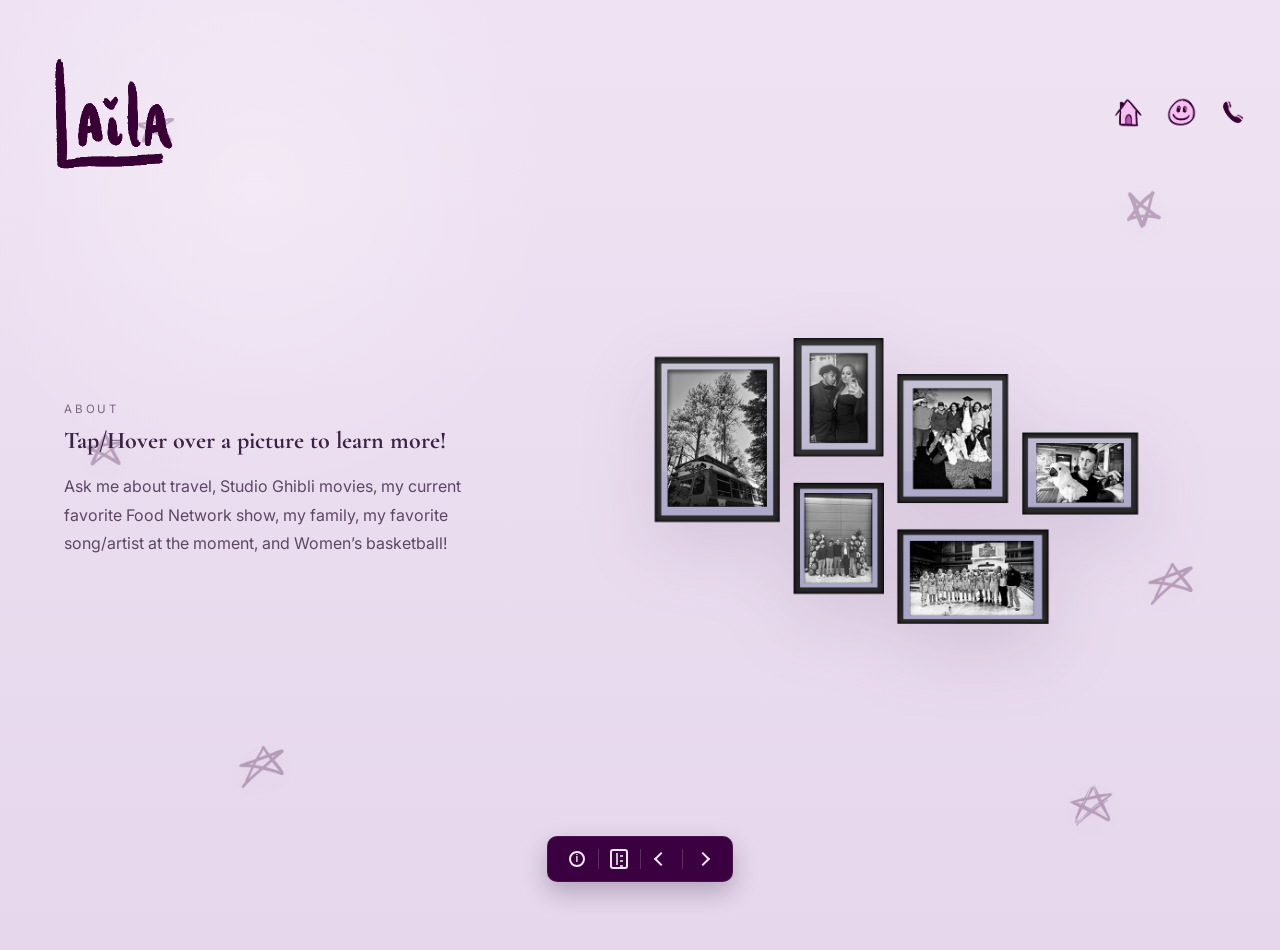
==== commit 919b056b: "Portfolio Showcase Updates need to work on mobile confi. still" ====
--- a/about.html
+++ b/about.html
@@ -4,6 +4,13 @@
   <meta charset="UTF-8" />
   <meta name="viewport" content="width=device-width, initial-scale=1.0" />
   <title>About | Laila Portfolio</title>
+
+    <meta name="theme-color" content="#3a003f" />
+  <meta name="apple-mobile-web-app-capable" content="yes" />
+  <meta name="apple-mobile-web-app-status-bar-style" content="black-translucent" />
+  <link rel="manifest" href="manifest.webmanifest" />
+  <link rel="icon" type="image/png" href="assets/namepurple.png" />
+  <link rel="apple-touch-icon" href="assets/namepurple.png" />
 
   <link rel="preconnect" href="https://fonts.googleapis.com" />
   <link rel="preconnect" href="https://fonts.gstatic.com" crossorigin />
@@ -12,7 +19,7 @@
     rel="stylesheet"
   />
 
-  <link rel="stylesheet" href="styles.css" />
+  <link rel="stylesheet" href="styles.css?v=4" />
 </head>
 <body class="about-page show-header">
   <header class="site-header" id="siteHeader">
@@ -161,4 +168,4 @@
 
   <script src="about.js"></script>
 </body>
-</html>+</html>
--- a/styles.css
+++ b/styles.css
@@ -5,6 +5,7 @@
 }
 
 :root {
+  --viewport-height: 100vh;
   --bg-dark-1: #35003d;
   --bg-dark-2: #220027;
   --bg-light-1: #efe3f3;
@@ -29,6 +30,12 @@
   scroll-behavior: smooth;
 }
 
+@supports (height: 100dvh) {
+  :root {
+    --viewport-height: 100dvh;
+  }
+}
+
 body {
   font-family: "Inter", sans-serif;
   background: var(--bg-light-1);
@@ -37,6 +44,10 @@
   animation: pageSlideIn 0.45s ease;
 }
 
+body:not(.home-page) {
+  animation: none;
+}
+
 @keyframes pageSlideIn {
   from {
     opacity: 0;
@@ -94,18 +105,35 @@
 .site-header {
   position: fixed;
   inset: 0 0 auto 0;
-  z-index: 100;
+  z-index: 1000;
   padding: 22px 30px;
   display: flex;
   justify-content: space-between;
   align-items: center;
+  opacity: 1;
+  transform: translateY(0);
+  pointer-events: auto;
+  transition: opacity 0.25s ease, transform 0.25s ease;
+}
+
+body:not(.home-page) .site-header {
+  position: fixed !important;
+  inset: 0 0 auto 0 !important;
+  background: transparent !important;
+  border: 0 !important;
+  backdrop-filter: none !important;
+  transform: none !important;
+  opacity: 1 !important;
+  pointer-events: auto !important;
+}
+
+body.home-page .site-header {
   opacity: 0;
   transform: translateY(-12px);
   pointer-events: none;
-  transition: opacity 0.25s ease, transform 0.25s ease;
-}
-
-body.show-header .site-header {
+}
+
+body.home-page.show-header .site-header {
   opacity: 1;
   transform: translateY(0);
   pointer-events: auto;
@@ -148,7 +176,7 @@
 .sequence-sticky {
   position: sticky;
   top: 0;
-  height: 100vh;
+  height: var(--viewport-height);
   overflow: hidden;
 }
 
@@ -647,7 +675,7 @@
   position: relative;
   min-height: 100vh;
   padding: 120px 52px 110px 56px;
-  overflow: hidden;
+  overflow: clip;
 }
 
 .about-stars {
@@ -697,15 +725,17 @@
   z-index: 1;
   min-height: calc(100vh - 180px);
   display: grid;
-  grid-template-columns: minmax(520px, 760px) minmax(700px, 1fr);
+  grid-template-columns: minmax(320px, 620px) minmax(460px, 920px);
   align-items: center;
-  gap: 20px;
+  justify-content: space-between;
+  gap: clamp(28px, 4vw, 64px);
 }
 
 .about-copy-panel {
-  max-width: 650px;
+  max-width: 640px;
   padding-left: 8px;
   padding-right: 24px;
+  min-width: 0;
 }
 
 .about-panel-label {
@@ -735,7 +765,7 @@
 .about-scene {
   display: flex;
   align-items: center;
-  justify-content: flex-end;
+  justify-content: center;
   width: 100%;
   padding-left: 0;
   min-width: 0;
@@ -743,13 +773,13 @@
 
 .about-scene-track {
   position: relative;
-  width: min(1900px, 160%);
-  transform: translateX(140px) scale(1.4);
-  transform-origin: center right;
+  width: min(100%, 920px);
+  max-width: 920px;
+  margin-inline: auto;
 }
 
 .about-scene-image {
-  width: 150%;
+  width: 100%;
   height: auto;
   display: block;
   user-select: none;
@@ -849,9 +879,14 @@
 ========================= */
 
 .project-site-header {
+  position: fixed !important;
+  top: 0 !important;
+  right: 0 !important;
+  left: 0 !important;
   opacity: 1;
   transform: translateY(0);
   pointer-events: auto;
+  transition: none !important;
 }
 
 .project-site-header .nav {
@@ -1362,9 +1397,15 @@
   content: "";
   position: absolute;
   inset: 0;
+  z-index: 1;
   background:
-    linear-gradient(180deg, rgba(131, 35, 108, 0.14) 0%, rgba(255, 214, 233, 0.16) 40%, rgba(255, 245, 251, 0.78) 100%);
-  z-index: 1;
+    linear-gradient(
+      180deg,
+      rgba(106, 34, 84, 0) 0%,
+      rgba(106, 34, 84, 0) 54%,
+      rgba(106, 34, 84, 0.12) 74%,
+      rgba(106, 34, 84, 0.24) 100%
+    );
 }
 
 .poppi-hero .hero-content {
@@ -1490,6 +1531,12 @@
   height: 100%;
   display: block;
   object-fit: cover;
+}
+
+.gallery-bus-stop img {
+  min-height: 560px;
+  object-fit: cover;
+  object-position: center;
 }
 
 .gallery-wide img {
@@ -1593,6 +1640,103 @@
   .poppi-meta-card,
   .poppi-page .strategy-card {
     padding: 1.4rem;
+  }
+}
+
+/* =========================
+   POPPI FLOATING SYMBOLS
+========================= */
+
+body.poppi-symbol-page {
+  background: #fff5fb;
+}
+
+.poppi-symbol-page {
+  overflow-x: hidden;
+}
+
+.poppi-symbol-page .poppi-page {
+  position: relative;
+  isolation: isolate;
+  background: linear-gradient(180deg, #ffd1e5 0%, #fff2f8 42%, #fff8fc 100%);
+}
+
+.poppi-symbol-layer {
+  position: absolute;
+  inset: 0;
+  pointer-events: none;
+  z-index: 1;
+  overflow: hidden;
+}
+
+.poppi-symbol {
+  position: absolute;
+  top: -140px;
+  width: 78px;
+  height: auto;
+  opacity: 0.14;
+  will-change: transform;
+  animation: poppiFloat linear infinite;
+  filter: drop-shadow(0 6px 12px rgba(255, 95, 162, 0.14));
+}
+
+.poppi-page .section,
+.poppi-hero,
+.poppi-intro,
+.poppi-feature,
+.poppi-gallery,
+.poppi-print-row,
+.poppi-page .strategy,
+.poppi-page .back-link {
+  position: relative;
+  z-index: 2;
+}
+
+.poppi-hero-bg {
+  position: absolute;
+  inset: 0;
+  z-index: 0;
+}
+
+.poppi-hero::before {
+  z-index: 1;
+}
+
+.poppi-hero .hero-content,
+.poppi-corner-logo {
+  position: relative;
+  z-index: 2;
+}
+
+@keyframes poppiFloat {
+  0% {
+    transform: translateY(-140px) translateX(0) rotate(0deg);
+  }
+  25% {
+    transform: translateY(25vh) translateX(24px) rotate(70deg);
+  }
+  50% {
+    transform: translateY(50vh) translateX(-22px) rotate(145deg);
+  }
+  75% {
+    transform: translateY(75vh) translateX(20px) rotate(220deg);
+  }
+  100% {
+    transform: translateY(110vh) translateX(-14px) rotate(300deg);
+  }
+}
+
+@media (max-width: 760px) {
+  .poppi-symbol {
+    width: 54px;
+    opacity: 0.1;
+  }
+}
+
+@media (prefers-reduced-motion: reduce) {
+  .poppi-symbol {
+    animation: none;
+    opacity: 0.06;
   }
 }
 
@@ -1884,7 +2028,7 @@
   }
 
   .about-hero {
-    grid-template-columns: minmax(260px, 380px) minmax(0, 1fr);
+    grid-template-columns: minmax(280px, 360px) minmax(420px, 1fr);
   }
 }
 
@@ -1952,7 +2096,8 @@
   }
 
   .about-scene-track {
-    width: min(900px, 100%);
+    width: min(800px, 100%);
+    max-width: 800px;
   }
 
   .project-intro,
@@ -2025,21 +2170,59 @@
 
 @media (max-width: 760px) {
   .site-header {
-    padding: 14px 16px;
-    flex-direction: column;
+    position: fixed !important;
+    inset: 0 0 auto 0 !important;
+    padding: 12px 16px;
+    flex-direction: row;
+    gap: 12px;
+    justify-content: space-between;
+    align-items: center;
+    transform: none !important;
+    opacity: 1 !important;
+    pointer-events: auto !important;
+    background: transparent !important;
+    border: 0 !important;
+    backdrop-filter: none !important;
+  }
+
+  body.home-page .site-header,
+  body.home-page.show-header .site-header,
+  body:not(.home-page) .site-header,
+  .project-site-header,
+  .poppi-site-header,
+  .city-site-header,
+  .smithsonian-site-header,
+  .blendedbond-site-header {
+    position: fixed !important;
+    inset: 0 0 auto 0 !important;
+    transform: none !important;
+    opacity: 1 !important;
+    pointer-events: auto !important;
+    transition: none !important;
+    background: transparent !important;
+    border: 0 !important;
+    backdrop-filter: none !important;
+  }
+
+  .global-brand-logo {
+    width: 112px;
+  }
+
+  .nav {
     gap: 10px;
-    justify-content: center;
-  }
-
-  .global-brand-logo {
-    width: 130px;
-  }
-
-  .nav {
-    gap: 14px;
     font-size: 0.84rem;
-    flex-wrap: wrap;
-    justify-content: center;
+    flex-wrap: nowrap;
+    justify-content: flex-end;
+    margin-left: auto;
+  }
+
+  .nav-icons {
+    gap: 10px;
+  }
+
+  .header-icon {
+    width: 28px;
+    height: 28px;
   }
 
   .scroll-sequence {
@@ -2150,7 +2333,7 @@
   .project-hero,
   .poppi-hero {
     min-height: 85vh;
-    padding: 2rem 1.2rem;
+    padding: 7rem 1.2rem 2rem;
   }
 
   .project-page .hero-subtitle,
@@ -2215,16 +2398,37 @@
 
 @media (max-width: 480px) {
   .site-header {
-    padding: 12px 12px;
+    position: fixed !important;
+    inset: 0 0 auto 0 !important;
+    padding: 10px 12px;
+    transform: none !important;
+    opacity: 1 !important;
+    pointer-events: auto !important;
+    flex-direction: row;
+    justify-content: space-between;
+    align-items: center;
+    gap: 10px;
   }
 
   .global-brand-logo {
-    width: 112px;
+    width: 96px;
   }
 
   .nav {
-    gap: 10px;
+    gap: 8px;
     font-size: 0.78rem;
+    flex-wrap: nowrap;
+    justify-content: flex-end;
+    margin-left: auto;
+  }
+
+  .nav-icons {
+    gap: 8px;
+  }
+
+  .header-icon {
+    width: 24px;
+    height: 24px;
   }
 
   .welcome-wrap {
@@ -2280,7 +2484,7 @@
   }
 
   .about-main {
-    padding: 104px 12px 94px;
+    padding: 24px 12px 94px;
   }
 
   .about-panel-label {
@@ -2298,7 +2502,7 @@
   }
 
   .contact-main {
-    padding: 108px 12px 122px;
+    padding: 24px 12px 122px;
   }
 
   .contact-page h1 {
@@ -2324,6 +2528,118 @@
 
   .contact-portrait {
     width: min(285px, 78vw);
+  }
+}
+
+/* =========================
+   NPCA FALLING LEAVES
+========================= */
+
+body.npca-page {
+  background: var(--project-bg);
+}
+
+.npca-page {
+  overflow-x: hidden;
+}
+
+.npca-page .project-page {
+  position: relative;
+  background: var(--project-bg);
+  isolation: isolate;
+}
+
+.leaf-fall-layer {
+  position: absolute;
+  inset: 0;
+  pointer-events: none;
+  z-index: 1;
+  overflow: hidden;
+}
+
+.leaf-fall {
+  position: absolute;
+  top: -140px;
+  width: 92px;
+  height: auto;
+  opacity: 0.42;
+  will-change: transform;
+  animation: leafDrift linear infinite;
+  filter: drop-shadow(0 8px 18px rgba(0, 0, 0, 0.22));
+}
+
+@media (max-width: 760px) {
+  .leaf-fall {
+    width: 68px;
+    opacity: 0.24;
+  }
+}
+
+.project-hero,
+.project-intro,
+.full-image,
+.text-block,
+.campaign-grid-custom,
+.strategy,
+.split-showcase,
+.takeaway-showcase,
+.back-link {
+  position: relative;
+  z-index: 2;
+}
+
+.project-hero-bg {
+  position: absolute;
+  inset: 0;
+  width: 100%;
+  height: 100%;
+  object-fit: cover;
+  z-index: 0;
+}
+
+.project-hero::after {
+  content: "";
+  position: absolute;
+  inset: 0;
+  background: linear-gradient(rgba(3, 5, 4, 0.35), rgba(3, 5, 4, 0.72));
+  z-index: 1;
+}
+
+.hero-content,
+.hero-corner-logo {
+  position: relative;
+  z-index: 2;
+}
+
+@keyframes leafDrift {
+  0% {
+    transform: translateY(-140px) translateX(0) rotate(0deg);
+  }
+  25% {
+    transform: translateY(25vh) translateX(28px) rotate(80deg);
+  }
+  50% {
+    transform: translateY(50vh) translateX(-24px) rotate(160deg);
+  }
+  75% {
+    transform: translateY(75vh) translateX(18px) rotate(240deg);
+  }
+  100% {
+    transform: translateY(110vh) translateX(-12px) rotate(320deg);
+  }
+}
+
+@media (max-width: 760px) {
+  .leaf-fall {
+    width: 52px;
+    opacity: 0.12;
+  }
+}
+
+@media (prefers-reduced-motion: reduce) {
+  .leaf-fall {
+    animation: none;
+    opacity: 0.08;
   }
 }
 
@@ -2629,6 +2945,16 @@
 }
 
 @media (max-width: 760px) {
+  .city-preview-button-card {
+    padding: 24px;
+    min-height: auto;
+  }
+
+  .city-preview-button-action {
+    font-size: 0.76rem;
+    padding: 0.82rem 0.95rem;
+  }
+
   .city-hero {
     min-height: 76vh;
     padding: 7rem 1.2rem 2rem;
@@ -2659,6 +2985,8 @@
 
   background: linear-gradient(180deg, #f1f8fd 0%, #e8f3fd 48%, #daeafc 100%);
   color: var(--project-text);
+  position: relative;
+  overflow: hidden;
 }
 
 .smithsonian-site-header {
@@ -2674,6 +3002,75 @@
 .smithsonian-page .section {
   position: relative;
   z-index: 2;
+}
+
+.smithsonian-flower-layer {
+  position: absolute;
+  inset: 0;
+  pointer-events: none;
+  z-index: 1;
+  overflow: hidden;
+}
+
+.smithsonian-flower {
+  position: absolute;
+  width: clamp(92px, 10vw, 170px) !important;
+  max-width: none !important;
+  height: auto !important;
+  object-fit: contain !important;
+  opacity: 0.22;
+  filter: drop-shadow(0 10px 18px rgba(72, 88, 110, 0.1));
+  animation: smithsonianBloomFloat 12s ease-in-out infinite;
+}
+
+.flower-a {
+  top: 9%;
+  left: 4%;
+  animation-delay: 0s;
+}
+
+.flower-b {
+  top: 24%;
+  right: 5%;
+  width: clamp(76px, 8vw, 130px) !important;
+  animation-delay: 1.8s;
+}
+
+.flower-c {
+  top: 48%;
+  left: 6%;
+  width: clamp(100px, 11vw, 180px) !important;
+  animation-delay: 0.9s;
+}
+
+.flower-d {
+  top: 66%;
+  right: 8%;
+  width: clamp(84px, 9vw, 150px) !important;
+  animation-delay: 2.4s;
+}
+
+.flower-e {
+  bottom: 13%;
+  left: 12%;
+  width: clamp(72px, 7.5vw, 122px) !important;
+  animation-delay: 1.2s;
+}
+
+.flower-f {
+  bottom: 7%;
+  right: 12%;
+  width: clamp(110px, 12vw, 190px) !important;
+  animation-delay: 3s;
+}
+
+@keyframes smithsonianBloomFloat {
+  0%, 100% {
+    transform: translateY(0) rotate(0deg) scale(1);
+  }
+  50% {
+    transform: translateY(-10px) rotate(5deg) scale(1.04);
+  }
 }
 
 .smithsonian-page .eyebrow {
@@ -2884,6 +3281,10 @@
 }
 
 @media (max-width: 1024px) {
+  .smithsonian-flower {
+    opacity: 0.18;
+  }
+
   .smithsonian-feature,
   .smithsonian-gallery,
   .smithsonian-page .strategy .strategy-grid {
@@ -2896,6 +3297,18 @@
 }
 
 @media (max-width: 760px) {
+  .smithsonian-flower {
+    width: clamp(56px, 14vw, 96px) !important;
+    opacity: 0.15;
+  }
+
+  .flower-a { top: 12%; left: 2%; }
+  .flower-b { top: 28%; right: 2%; }
+  .flower-c { top: 52%; left: 2%; }
+  .flower-d { top: 68%; right: 3%; }
+  .flower-e { bottom: 14%; left: 4%; }
+  .flower-f { bottom: 6%; right: 5%; }
+
   .smithsonian-hero {
     min-height: 84vh;
     padding: 7rem 1.2rem 2rem;
@@ -3030,6 +3443,8 @@
 .blendedbond-top-actions {
   display: flex;
   justify-content: flex-start;
+  flex-wrap: wrap;
+  gap: 0.9rem;
   margin-bottom: 2.6rem;
 }
 
@@ -3076,6 +3491,19 @@
   margin-top: 0;
 }
 
+.blendedbond-brandmark {
+  position: absolute;
+  top: 1.2rem;
+  right: 0;
+  width: clamp(170px, 18vw, 280px);
+  max-width: 40%;
+  height: auto;
+  opacity: 0.98;
+  z-index: 3;
+  pointer-events: none;
+  filter: drop-shadow(0 10px 20px rgba(0, 0, 0, 0.12));
+}
+
 .blendedbond-summary-grid {
   display: grid;
   grid-template-columns: repeat(3, 1fr);
@@ -3097,6 +3525,51 @@
 
 .blendedbond-single-column {
   text-align: left;
+  display: grid;
+  grid-template-columns: minmax(0, 1fr) minmax(260px, 320px);
+  gap: clamp(3rem, 6vw, 7rem);
+  align-items: center;
+}
+
+.blendedbond-challenge-copy {
+  min-width: 0;
+  max-width: none;
+}
+
+.blendedbond-challenge-copy p {
+  max-width: 60ch;
+}
+
+.blendedbond-inline-download {
+  display: flex;
+  justify-content: flex-end;
+  align-items: center;
+  padding-top: 0;
+}
+
+.blendedbond-cta-btn {
+  display: inline-flex;
+  align-items: center;
+  justify-content: center;
+  min-width: 260px;
+  max-width: 320px;
+  padding: 1.1rem 1.5rem;
+  border-radius: 999px;
+  background: #23452f;
+  color: #f4fbf6 !important;
+  font-size: 0.9rem;
+  font-weight: 700;
+  letter-spacing: 0.06em;
+  text-transform: uppercase;
+  border: 1px solid rgba(255, 255, 255, 0.08);
+  box-shadow: 0 14px 30px rgba(20, 42, 29, 0.16);
+  transition: transform 0.2s ease, opacity 0.2s ease, background 0.2s ease;
+}
+
+.blendedbond-cta-btn:hover {
+  transform: translateY(-2px);
+  background: #2d5a3d;
+  opacity: 0.98;
 }
 
 .blendedbond-two-column {
@@ -3133,6 +3606,16 @@
   padding-top: 3rem;
 }
 
+.blendedbond-disclaimer {
+  padding-top: 1rem;
+}
+
+.blendedbond-disclaimer p:last-child {
+  max-width: 70ch;
+  color: var(--project-muted);
+  font-size: 0.95rem;
+}
+
 .blendedbond-page .meta-card,
 .blendedbond-page .strategy-card {
   background: var(--project-card);
@@ -3155,8 +3638,24 @@
 
 @media (max-width: 1024px) {
   .blendedbond-summary-grid,
-  .blendedbond-two-column {
+  .blendedbond-two-column,
+  .blendedbond-single-column {
     grid-template-columns: 1fr;
+  }
+
+  .blendedbond-single-column {
+    gap: 1.5rem;
+  }
+
+  .blendedbond-inline-download {
+    justify-content: flex-start;
+  }
+
+  .blendedbond-brandmark {
+    top: 1.6rem;
+    right: 0;
+    width: 170px;
+    max-width: 36%;
   }
 
   .blendedbond-page .section {
@@ -3169,8 +3668,20 @@
 }
 
 @media (max-width: 760px) {
+  .blendedbond-brandmark {
+    position: static;
+    width: 150px;
+    max-width: 100%;
+    margin-top: 1.25rem;
+    opacity: 0.98;
+  }
+
   .blendedbond-page .section {
     padding: 4rem 1.2rem;
+  }
+
+  .blendedbond-inline-download {
+    justify-content: flex-start;
   }
 
   .blendedbond-hero {
@@ -3187,6 +3698,14 @@
     padding: 0.82rem 1rem;
   }
 
+  .blendedbond-cta-btn {
+    min-width: 0;
+    width: 100%;
+    max-width: 100%;
+    font-size: 0.82rem;
+    padding: 1rem 1.1rem;
+  }
+
   .blendedbond-summary-card,
   .blendedbond-point {
     padding: 1.35rem;
@@ -3195,6 +3714,233 @@
   .blendedbond-page p {
     font-size: 0.98rem;
     line-height: 1.8;
+  }
+}
+
+/* =========================
+   BLENDED BOND DECORATIVE SYMBOLS
+========================= */
+
+.blendedbond-page {
+  position: relative;
+  overflow: hidden;
+}
+
+.blendedbond-symbol-layer {
+  position: absolute;
+  inset: 0;
+  pointer-events: none;
+  z-index: 1;
+  overflow: hidden;
+}
+
+.blendedbond-symbol-layer .blendedbond-symbol {
+  position: absolute;
+  width: unset !important;
+  max-width: none !important;
+  height: auto !important;
+  object-fit: contain !important;
+  opacity: 0.1;
+  filter: drop-shadow(0 10px 22px rgba(18, 32, 24, 0.1));
+  transform: rotate(0deg);
+}
+
+.blendedbond-symbol.symbol-soft {
+  opacity: 0.06;
+}
+
+.blendedbond-symbol.symbol-medium {
+  opacity: 0.11;
+}
+
+.blendedbond-symbol.symbol-strong {
+  opacity: 0.16;
+}
+
+.blendedbond-page .section,
+.blendedbond-hero {
+  position: relative;
+  z-index: 2;
+}
+
+/* placements */
+.symbol-1 {
+  width: 180px !important;
+  top: 8%;
+  left: -1.5%;
+  transform: rotate(-6deg);
+}
+
+.symbol-2 {
+  width: 155px !important;
+  top: 12%;
+  right: 4%;
+  transform: rotate(7deg);
+}
+
+.symbol-3 {
+  width: 210px !important;
+  top: 28%;
+  left: -2%;
+  transform: rotate(3deg);
+}
+
+.symbol-4 {
+  width: 150px !important;
+  top: 34%;
+  right: -1%;
+  transform: rotate(-8deg);
+}
+
+.symbol-5 {
+  width: 190px !important;
+  top: 52%;
+  left: 4%;
+  transform: rotate(5deg);
+}
+
+.symbol-6 {
+  width: 130px !important;
+  top: 50%;
+  right: 16%;
+  transform: rotate(-2deg);
+}
+
+.symbol-7 {
+  width: 150px !important;
+  top: 67%;
+  left: -1%;
+  transform: rotate(8deg);
+}
+
+.symbol-8 {
+  width: 135px !important;
+  top: 76%;
+  right: 8%;
+  transform: rotate(-7deg);
+}
+
+.symbol-9 {
+  width: 170px !important;
+  top: 86%;
+  left: 18%;
+  transform: rotate(4deg);
+}
+
+/* slightly stronger on hover is NOT needed
+   keep them quiet and decorative */
+
+/* tablet */
+@media (max-width: 1024px) {
+  .symbol-1 {
+    width: 140px !important;
+    top: 8%;
+    left: -2%;
+  }
+
+  .symbol-2 {
+    width: 124px !important;
+    top: 14%;
+    right: 2%;
+  }
+
+  .symbol-3 {
+    width: 162px !important;
+    top: 30%;
+    left: -3%;
+  }
+
+  .symbol-4 {
+    width: 114px !important;
+    top: 36%;
+    right: -1%;
+  }
+
+  .symbol-5 {
+    width: 148px !important;
+    top: 54%;
+    left: 1%;
+  }
+
+  .symbol-6 {
+    width: 98px !important;
+    top: 52%;
+    right: 14%;
+  }
+
+  .symbol-7 {
+    width: 112px !important;
+    top: 68%;
+    left: -2%;
+  }
+
+  .symbol-8 {
+    width: 102px !important;
+    top: 77%;
+    right: 5%;
+  }
+
+  .symbol-9 {
+    width: 128px !important;
+    top: 87%;
+    left: 14%;
+  }
+}
+
+/* mobile */
+@media (max-width: 760px) {
+  .symbol-1 {
+    width: 94px !important;
+    top: 9%;
+    left: -4%;
+  }
+
+  .symbol-2 {
+    width: 80px !important;
+    top: 15%;
+    right: -2%;
+  }
+
+  .symbol-3 {
+    width: 108px !important;
+    top: 31%;
+    left: -6%;
+  }
+
+  .symbol-4 {
+    width: 72px !important;
+    top: 37%;
+    right: -4%;
+  }
+
+  .symbol-5 {
+    width: 96px !important;
+    top: 55%;
+    left: -2%;
+  }
+
+  .symbol-6 {
+    width: 64px !important;
+    top: 54%;
+    right: 11%;
+  }
+
+  .symbol-7 {
+    width: 72px !important;
+    top: 71%;
+    left: -2%;
+  }
+
+  .symbol-8 {
+    width: 62px !important;
+    top: 79%;
+    right: 3%;
+  }
+
+  .symbol-9 {
+    width: 86px !important;
+    top: 88%;
+    left: 10%;
   }
 }
 
@@ -3233,4 +3979,50 @@
   line-height: 1.7;
   color: #c8c0b6;
   max-width: 32ch;
-}+}
+
+.city-preview-button-card {
+  min-height: 320px;
+  padding: 32px;
+  display: flex;
+  flex-direction: column;
+  justify-content: center;
+  gap: 14px;
+}
+
+.city-preview-button-title {
+  font-family: "Cormorant Garamond", serif;
+  font-size: clamp(2rem, 3vw, 3rem);
+  line-height: 0.95;
+  color: #f8f5ef;
+  margin: 0;
+}
+
+.city-preview-button-text {
+  font-size: 1rem;
+  line-height: 1.7;
+  color: #c8c0b6;
+  max-width: 30ch;
+}
+
+.city-preview-button-action {
+  display: inline-flex;
+  align-items: center;
+  justify-content: center;
+  width: fit-content;
+  padding: 0.9rem 1.15rem;
+  border-radius: 999px;
+  background: rgba(255, 255, 255, 0.1);
+  color: #f8f5ef;
+  font-size: 0.82rem;
+  font-weight: 600;
+  letter-spacing: 0.05em;
+  text-transform: uppercase;
+  transition: transform 0.2s ease, background 0.2s ease, opacity 0.2s ease;
+}
+
+.city-preview-button-action:hover {
+  transform: translateY(-2px);
+  background: rgba(255, 255, 255, 0.16);
+  opacity: 0.98;
+}
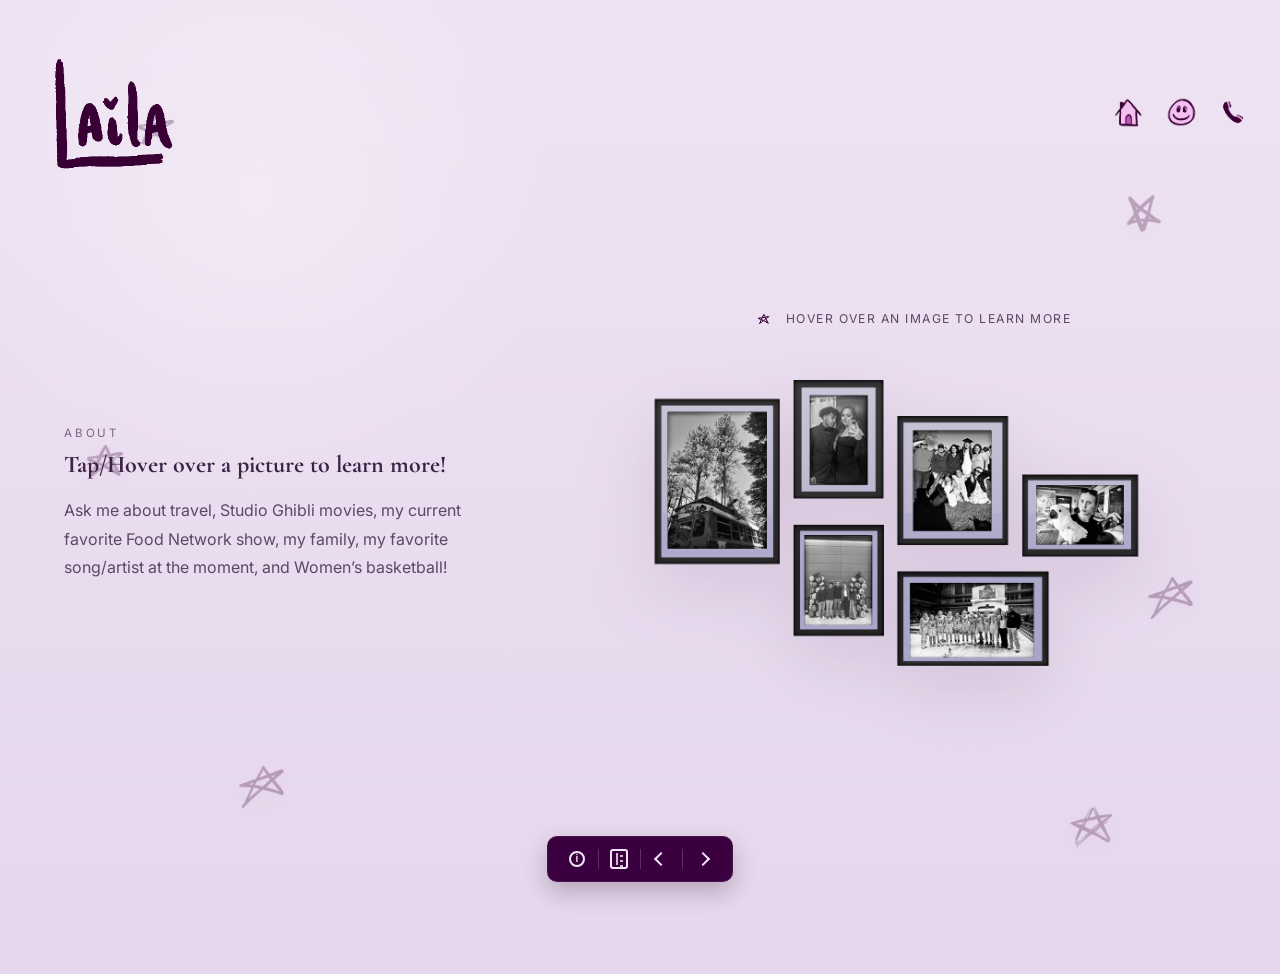
==== commit cc25d2fa: "Mobile Changes" ====
--- a/about.html
+++ b/about.html
@@ -65,6 +65,11 @@
   </div>
 
   <div class="about-scene">
+    <div class="about-scene-prompt" aria-hidden="true">
+      <img src="assets/star1.png" alt="" class="about-scene-prompt-star" />
+      <p>hover over an image to learn more</p>
+    </div>
+
     <div class="about-scene-track">
       <img
         src="assets/pictures.png"
--- a/styles.css
+++ b/styles.css
@@ -6,6 +6,7 @@
 
 :root {
   --viewport-height: 100vh;
+  --page-header-gap: 24px;
   --bg-dark-1: #35003d;
   --bg-dark-2: #220027;
   --bg-light-1: #efe3f3;
@@ -119,6 +120,8 @@
 body:not(.home-page) .site-header {
   position: fixed !important;
   inset: 0 0 auto 0 !important;
+  width: 100% !important;
+  margin: 0 !important;
   background: transparent !important;
   border: 0 !important;
   backdrop-filter: none !important;
@@ -214,6 +217,40 @@
   display: flex;
   align-items: center;
   justify-content: center;
+}
+
+.intro-scroll-prompt {
+  position: absolute;
+  left: 50%;
+  bottom: clamp(36px, 7vh, 68px);
+  transform: translateX(-50%);
+  z-index: 5;
+  display: inline-flex;
+  align-items: center;
+  gap: 0.7rem;
+  padding: 0.45rem 0.8rem;
+  border-radius: 999px;
+  background: rgba(255, 255, 255, 0.06);
+  border: 1px solid rgba(255, 255, 255, 0.05);
+  backdrop-filter: blur(4px);
+  opacity: 0.38;
+  pointer-events: none;
+}
+
+.intro-scroll-prompt p {
+  margin: 0;
+  color: rgba(243, 231, 247, 0.88);
+  font-size: 0.68rem;
+  letter-spacing: 0.2em;
+  text-transform: uppercase;
+}
+
+.intro-scroll-prompt-star {
+  width: 16px;
+  height: 16px;
+  object-fit: contain;
+  opacity: 0.68;
+  filter: drop-shadow(0 0 8px rgba(255, 255, 255, 0.16));
 }
 
 .logo-cycle-wrap {
@@ -674,7 +711,7 @@
 .about-main {
   position: relative;
   min-height: 100vh;
-  padding: 120px 52px 110px 56px;
+  padding: calc(120px + var(--page-header-gap)) 52px 110px 56px;
   overflow: clip;
 }
 
@@ -764,11 +801,34 @@
 
 .about-scene {
   display: flex;
+  flex-direction: column;
   align-items: center;
   justify-content: center;
   width: 100%;
   padding-left: 0;
   min-width: 0;
+}
+
+.about-scene-prompt {
+  display: inline-flex;
+  align-items: center;
+  gap: 0.7rem;
+  margin-bottom: 1rem;
+  color: #5d4765;
+  font-size: 0.76rem;
+  letter-spacing: 0.12em;
+  text-transform: uppercase;
+}
+
+.about-scene-prompt p {
+  margin: 0;
+  color: inherit;
+}
+
+.about-scene-prompt-star {
+  width: 20px;
+  height: 20px;
+  object-fit: contain;
 }
 
 .about-scene-track {
@@ -801,6 +861,7 @@
   transform: none;
   padding: 0;
   -webkit-tap-highlight-color: transparent;
+  touch-action: manipulation;
 }
 
 .frame-hotspot:hover,
@@ -984,7 +1045,7 @@
   min-height: 100vh;
   display: flex;
   align-items: flex-end;
-  padding: 3rem 2rem;
+  padding: calc(3rem + var(--page-header-gap)) 2rem 3rem;
   overflow: hidden;
 }
 
@@ -1168,13 +1229,105 @@
 }
 
 @media (max-width: 1024px) {
+  .project-hero,
+  .poppi-hero,
+  .city-hero,
+  .smithsonian-hero,
+  .blendedbond-hero {
+    min-height: auto;
+    padding: 8.5rem 1.8rem 3rem;
+    align-items: flex-start;
+  }
+
+  .project-hero .hero-content,
+  .poppi-hero .hero-content,
+  .city-hero .hero-content,
+  .smithsonian-hero .hero-content,
+  .blendedbond-hero .hero-content {
+    width: min(100%, 38rem);
+    margin: 0;
+    padding-bottom: 0;
+    text-align: left;
+  }
+
+  .project-hero .project-label,
+  .poppi-hero .project-label,
+  .city-hero .project-label,
+  .smithsonian-hero .project-label,
+  .blendedbond-hero .project-label {
+    max-width: 26rem;
+    margin-bottom: 0.9rem;
+  }
+
+  .project-hero .hero-subtitle,
+  .poppi-hero .hero-subtitle,
+  .city-hero .hero-subtitle,
+  .smithsonian-hero .hero-subtitle,
+  .blendedbond-hero .hero-subtitle,
+  .poppi-hero .hero-copy,
+  .smithsonian-hero .hero-copy {
+    max-width: 32rem;
+    font-size: 1rem;
+    line-height: 1.65;
+  }
+
+  .project-page h1 {
+    font-size: clamp(3.2rem, 10vw, 5.2rem);
+    line-height: 0.92;
+    max-width: 9ch;
+  }
+
+  .hero-corner-logo {
+    top: 8.5rem;
+    right: 1.8rem;
+    width: clamp(92px, 15vw, 130px) !important;
+    height: auto !important;
+    max-width: 24vw;
+    opacity: 0.92;
+  }
+
+  .poppi-corner-logo {
+    top: 8.2rem;
+    right: 1.8rem;
+    bottom: auto;
+    width: clamp(104px, 18vw, 168px) !important;
+    height: auto !important;
+  }
+
+  .smithsonian-corner-logo {
+    top: 8.4rem !important;
+    right: 1.8rem !important;
+    bottom: auto !important;
+    width: clamp(84px, 13vw, 118px) !important;
+  }
+
   .campaign-grid-custom {
     grid-template-columns: 1fr;
     width: min(100%, 900px);
   }
+
   .takeaway-showcase {
-  grid-template-columns: 1fr;
-}
+    grid-template-columns: 1fr;
+    gap: 1.5rem;
+    align-items: start;
+  }
+
+  .takeaway-image {
+    order: 2;
+    width: min(100%, 420px);
+    justify-self: start;
+  }
+
+  .takeaway-text {
+    order: 1;
+    width: 100%;
+    max-width: 42rem;
+  }
+
+  .takeaway-image img {
+    width: 100%;
+    min-height: auto;
+  }
 
   .campaign-col {
     gap: 18px;
@@ -1190,9 +1343,91 @@
 }
 
 @media (max-width: 760px) {
+  .project-hero,
+  .poppi-hero,
+  .city-hero,
+  .smithsonian-hero,
+  .blendedbond-hero {
+    min-height: auto;
+    padding: 7.4rem 1.2rem 2.2rem;
+    align-items: flex-start;
+  }
+
+  .project-hero .hero-content,
+  .poppi-hero .hero-content,
+  .city-hero .hero-content,
+  .smithsonian-hero .hero-content,
+  .blendedbond-hero .hero-content {
+    width: min(100%, 21rem);
+    max-width: calc(100% - 110px);
+    margin: 0;
+    padding-bottom: 0;
+    text-align: left;
+  }
+
+  .project-hero .project-label,
+  .poppi-hero .project-label,
+  .city-hero .project-label,
+  .smithsonian-hero .project-label,
+  .blendedbond-hero .project-label {
+    max-width: 17rem;
+    font-size: 0.72rem;
+    letter-spacing: 0.15em;
+    margin-bottom: 0.8rem;
+  }
+
+  .project-page h1 {
+    font-size: clamp(2.9rem, 13vw, 4.1rem);
+    max-width: 8ch;
+  }
+
+  .project-hero .hero-subtitle,
+  .poppi-hero .hero-subtitle,
+  .city-hero .hero-subtitle,
+  .smithsonian-hero .hero-subtitle,
+  .blendedbond-hero .hero-subtitle,
+  .poppi-hero .hero-copy,
+  .smithsonian-hero .hero-copy {
+    max-width: 18rem;
+    font-size: 0.98rem;
+    line-height: 1.6;
+  }
+
+  .hero-corner-logo {
+    top: 7.5rem;
+    right: 1rem;
+    width: 88px !important;
+    max-width: 88px;
+  }
+
+  .poppi-corner-logo {
+    top: 7.4rem;
+    right: 1rem;
+    width: 106px !important;
+  }
+
+  .smithsonian-corner-logo {
+    top: 7.5rem !important;
+    right: 1rem !important;
+    bottom: auto !important;
+    width: 78px !important;
+  }
+
   .campaign-grid-custom {
     width: 100%;
     gap: 18px;
+  }
+
+  .takeaway-showcase {
+    gap: 1.25rem;
+  }
+
+  .takeaway-image {
+    width: min(100%, 320px);
+  }
+
+  .takeaway-text {
+    max-width: 100%;
   }
 }
 
@@ -1745,6 +1980,8 @@
 ========================= */
 
 .more-projects-header {
+  position: fixed !important;
+  inset: 0 0 auto 0 !important;
   opacity: 1;
   transform: translateY(0);
   pointer-events: auto;
@@ -1758,7 +1995,7 @@
     radial-gradient(circle at 20% 12%, rgba(255, 255, 255, 0.35), transparent 20%),
     linear-gradient(180deg, var(--bg-light-1) 0%, var(--bg-light-2) 100%);
   color: var(--text-dark);
-  padding: 120px 32px 140px;
+  padding: calc(120px + var(--page-header-gap)) 32px 140px;
 }
 
 .more-projects-hero {
@@ -1933,7 +2170,7 @@
   position: relative;
   height: 100vh;
   overflow: hidden;
-  padding: 110px 40px 95px;
+  padding: calc(110px + var(--page-header-gap)) 40px 95px;
 }
 
 .contact-hero {
@@ -2067,7 +2304,7 @@
   }
 
   .about-main {
-    padding: 110px 32px 100px;
+    padding: calc(110px + var(--page-header-gap)) 32px 100px;
   }
 
   .about-star {
@@ -2078,6 +2315,14 @@
     grid-template-columns: 1fr;
     gap: 28px;
     min-height: auto;
+  }
+
+  .about-scene {
+    order: 1;
+  }
+
+  .about-copy-panel {
+    order: 2;
   }
 
   .about-copy-panel {
@@ -2129,13 +2374,17 @@
   }
 
   .contact-main {
-    padding: 110px 28px 130px;
+    height: auto;
+    min-height: 100vh;
+    overflow: visible;
+    padding: calc(110px + var(--page-header-gap)) 28px 130px;
   }
 
   .contact-hero {
     grid-template-columns: 1fr;
     gap: 30px;
     min-height: auto;
+    height: auto;
   }
 
   .contact-copy {
@@ -2157,10 +2406,13 @@
 
   .contact-visual {
     order: 1;
+    justify-content: center;
   }
 
   .contact-portrait-wrap {
     width: min(560px, 100%);
+    transform: none;
+    margin: 0 auto;
   }
 
   .contact-portrait {
@@ -2172,29 +2424,39 @@
   .site-header {
     position: fixed !important;
     inset: 0 0 auto 0 !important;
-    padding: 12px 16px;
+    padding: calc(env(safe-area-inset-top, 0px) + 30px) 16px 12px;
     flex-direction: row;
     gap: 12px;
     justify-content: space-between;
     align-items: center;
-    transform: none !important;
-    opacity: 1 !important;
-    pointer-events: auto !important;
     background: transparent !important;
     border: 0 !important;
     backdrop-filter: none !important;
   }
 
-  body.home-page .site-header,
+  body.home-page .site-header {
+    transform: translateY(-12px) !important;
+    opacity: 0 !important;
+    pointer-events: none !important;
+    transition: opacity 0.25s ease, transform 0.25s ease !important;
+  }
+
   body.home-page.show-header .site-header,
   body:not(.home-page) .site-header,
   .project-site-header,
   .poppi-site-header,
   .city-site-header,
   .smithsonian-site-header,
-  .blendedbond-site-header {
+  .blendedbond-site-header,
+  .more-projects-header {
     position: fixed !important;
     inset: 0 0 auto 0 !important;
+    top: 0 !important;
+    right: 0 !important;
+    left: 0 !important;
+    width: 100% !important;
+    margin: 0 !important;
+    z-index: 3000 !important;
     transform: none !important;
     opacity: 1 !important;
     pointer-events: auto !important;
@@ -2225,8 +2487,29 @@
     height: 28px;
   }
 
+  .desk-prompt {
+    top: 19%;
+  }
+
   .scroll-sequence {
     height: 330vh;
+  }
+
+  .intro-scroll-prompt {
+    bottom: 34px;
+    gap: 0.55rem;
+    padding: 0.38rem 0.62rem;
+    opacity: 0.34;
+  }
+
+  .intro-scroll-prompt p {
+    font-size: 0.58rem;
+    letter-spacing: 0.18em;
+  }
+
+  .intro-scroll-prompt-star {
+    width: 14px;
+    height: 14px;
   }
 
   .eyebrow {
@@ -2251,7 +2534,7 @@
   .monitor-desktop {
     width: 36%;
     height: 25%;
-    top: 57.4%;
+    top: 75%;
     padding-top: 8%;
   }
 
@@ -2293,11 +2576,36 @@
   }
 
   .about-main {
-    padding: 108px 16px 100px;
+    padding: calc(160px + var(--page-header-gap)) 16px 100px;
+  }
+
+  .about-hero {
+    grid-template-columns: 1fr;
+    align-items: start;
+    gap: 28px;
+  }
+
+  .about-copy-panel {
+    padding-left: 0;
+    padding-right: 0;
+    max-width: none;
+  }
+
+  .about-scene-prompt {
+    margin-bottom: 0.85rem;
+    font-size: 0.68rem;
+    gap: 0.55rem;
+    align-self: flex-start;
+  }
+
+  .about-scene-prompt-star {
+    width: 18px;
+    height: 18px;
   }
 
   .about-panel-title {
     font-size: clamp(2.5rem, 11vw, 4rem);
+    line-height: 0.98;
   }
 
   .about-panel-text {
@@ -2319,12 +2627,12 @@
   .about-star-c { bottom: 18%; left: 10%; }
   .about-star-d { bottom: 10%; right: 8%; }
 
-  .frame-one { left: 16%; top: 18%; width: 13%; height: 24%; }
-  .frame-two { left: 32%; top: 15%; width: 13%; height: 24%; }
-  .frame-three { left: 50%; top: 22%; width: 13%; height: 24%; }
-  .frame-four { left: 30%; top: 54%; width: 13%; height: 24%; }
-  .frame-five { left: 49%; top: 61%; width: 13%; height: 24%; }
-  .frame-six { left: 71%; top: 36%; width: 13%; height: 24%; }
+  .frame-one { left: 13%; top: 16%; width: 18%; height: 30%; }
+  .frame-two { left: 31%; top: 13%; width: 18%; height: 30%; }
+  .frame-three { left: 50%; top: 20%; width: 19%; height: 28%; }
+  .frame-four { left: 29%; top: 53%; width: 16%; height: 26%; }
+  .frame-five { left: 49%; top: 59%; width: 19%; height: 24%; }
+  .frame-six { left: 70%; top: 34%; width: 19%; height: 22%; }
 
   .project-page .section {
     padding: 3.5rem 1.2rem;
@@ -2352,7 +2660,7 @@
   }
 
   .more-projects-page {
-    padding: 118px 16px 140px;
+    padding: calc(118px + var(--page-header-gap)) 16px 140px;
   }
 
   .more-projects-intro {
@@ -2370,7 +2678,10 @@
   }
 
   .contact-main {
-    padding: 118px 16px 130px;
+    height: auto;
+    min-height: 100vh;
+    overflow: visible;
+    padding: calc(118px + var(--page-header-gap)) 16px 130px;
   }
 
   .contact-page h1 {
@@ -2400,18 +2711,52 @@
   .site-header {
     position: fixed !important;
     inset: 0 0 auto 0 !important;
-    padding: 10px 12px;
-    transform: none !important;
-    opacity: 1 !important;
-    pointer-events: auto !important;
+    padding: calc(env(safe-area-inset-top, 0px) + 28px) 12px 10px;
     flex-direction: row;
     justify-content: space-between;
     align-items: center;
     gap: 10px;
   }
 
+  body.home-page .site-header {
+    transform: translateY(-12px) !important;
+    opacity: 0 !important;
+    pointer-events: none !important;
+  }
+
+  body.home-page.show-header .site-header {
+    transform: none !important;
+    opacity: 1 !important;
+    pointer-events: auto !important;
+  }
+
+  body:not(.home-page) .site-header,
+  .project-site-header,
+  .poppi-site-header,
+  .city-site-header,
+  .smithsonian-site-header,
+  .blendedbond-site-header,
+  .more-projects-header {
+    position: fixed !important;
+    inset: 0 0 auto 0 !important;
+    top: 0 !important;
+    right: 0 !important;
+    left: 0 !important;
+    width: 100% !important;
+    margin: 0 !important;
+    z-index: 3000 !important;
+    transform: none !important;
+    opacity: 1 !important;
+    pointer-events: auto !important;
+    transition: none !important;
+  }
+
   .global-brand-logo {
     width: 96px;
+  }
+
+  .desk-prompt {
+    top: 21%;
   }
 
   .nav {
@@ -2435,6 +2780,15 @@
     padding: 18px;
   }
 
+  .intro-scroll-prompt {
+    bottom: 28px;
+    padding: 0.34rem 0.54rem;
+  }
+
+  .intro-scroll-prompt p {
+    font-size: 0.54rem;
+  }
+
   .eyebrow {
     font-size: 0.58rem;
     margin-bottom: 10px;
@@ -2452,7 +2806,7 @@
   .monitor-desktop {
     width: 37%;
     height: 26%;
-    top: 57.8%;
+    top: 66%;
     padding-top: 9%;
   }
 
@@ -2484,7 +2838,7 @@
   }
 
   .about-main {
-    padding: 24px 12px 94px;
+    padding: 150px 12px 94px;
   }
 
   .about-panel-label {
@@ -2492,7 +2846,8 @@
   }
 
   .about-panel-title {
-    font-size: clamp(2rem, 11vw, 3rem);
+    font-size: clamp(1.8rem, 10vw, 2.75rem);
+    line-height: 1;
     margin-bottom: 14px;
   }
 
@@ -2501,8 +2856,40 @@
     line-height: 1.6;
   }
 
+  .about-hero {
+    gap: 22px;
+  }
+
+  .about-scene-track {
+    width: min(100%, 360px);
+  }
+
+  .frame-one { left: 12%; top: 15%; width: 19%; height: 31%; }
+  .frame-two { left: 30%; top: 12%; width: 19%; height: 31%; }
+  .frame-three { left: 50%; top: 19%; width: 20%; height: 29%; }
+  .frame-four { left: 29%; top: 53%; width: 17%; height: 27%; }
+  .frame-five { left: 49%; top: 59%; width: 20%; height: 25%; }
+  .frame-six { left: 70%; top: 33%; width: 20%; height: 23%; }
+
   .contact-main {
-    padding: 24px 12px 122px;
+    height: auto;
+    min-height: 100vh;
+    overflow-y: auto;
+    overflow-x: hidden;
+    padding: calc(118px + var(--page-header-gap)) 12px 122px;
+  }
+
+  .contact-page {
+    height: auto;
+    min-height: 100vh;
+    overflow-y: auto;
+    overflow-x: hidden;
+  }
+
+  .contact-hero {
+    height: auto;
+    min-height: auto;
+    gap: 20px;
   }
 
   .contact-page h1 {
@@ -2528,6 +2915,7 @@
 
   .contact-portrait {
     width: min(285px, 78vw);
+    margin: 0 auto;
   }
 }
 
@@ -4026,3 +4414,318 @@
   background: rgba(255, 255, 255, 0.16);
   opacity: 0.98;
 }
+
+@media (max-width: 1024px) {
+  .project-hero,
+  .poppi-hero,
+  .city-hero,
+  .smithsonian-hero,
+  .blendedbond-hero {
+    min-height: auto !important;
+    padding: 8.5rem 1.8rem 3rem !important;
+    align-items: flex-start !important;
+  }
+
+  .project-hero .hero-content,
+  .poppi-hero .hero-content,
+  .city-hero .hero-content,
+  .smithsonian-hero .hero-content,
+  .blendedbond-hero .hero-content,
+  .city-hero-content,
+  .blendedbond-hero-content {
+    width: min(100%, 38rem) !important;
+    margin: 0 !important;
+    padding-bottom: 0 !important;
+    text-align: left !important;
+  }
+
+  .project-hero .project-label,
+  .poppi-hero .project-label,
+  .city-hero .project-label,
+  .smithsonian-hero .project-label,
+  .blendedbond-hero .project-label {
+    max-width: 26rem !important;
+    margin-bottom: 0.9rem !important;
+  }
+
+  .project-page h1 {
+    font-size: clamp(3.2rem, 10vw, 5.2rem) !important;
+    line-height: 0.92 !important;
+    max-width: 9ch !important;
+  }
+
+  .project-hero .hero-subtitle,
+  .poppi-hero .hero-subtitle,
+  .city-hero .hero-subtitle,
+  .smithsonian-hero .hero-subtitle,
+  .blendedbond-hero .hero-subtitle,
+  .poppi-hero .hero-copy,
+  .smithsonian-hero .hero-copy {
+    max-width: 32rem !important;
+    font-size: 1rem !important;
+    line-height: 1.65 !important;
+  }
+
+  .hero-corner-logo {
+    top: 8.5rem !important;
+    right: 1.8rem !important;
+    bottom: auto !important;
+    width: clamp(92px, 15vw, 130px) !important;
+    height: auto !important;
+    max-width: 24vw !important;
+    opacity: 0.92 !important;
+  }
+
+  .poppi-corner-logo {
+    top: 8.2rem !important;
+    right: 1.8rem !important;
+    bottom: auto !important;
+    width: clamp(104px, 18vw, 168px) !important;
+    height: auto !important;
+  }
+
+  .smithsonian-corner-logo {
+    top: 8.4rem !important;
+    right: 1.8rem !important;
+    bottom: auto !important;
+    width: clamp(84px, 13vw, 118px) !important;
+  }
+
+  .blendedbond-brandmark {
+    position: static !important;
+    width: 150px !important;
+    max-width: 100% !important;
+    margin-top: 1.25rem !important;
+    opacity: 0.98 !important;
+  }
+}
+
+@media (max-width: 760px) {
+  .project-hero,
+  .poppi-hero,
+  .city-hero,
+  .smithsonian-hero,
+  .blendedbond-hero {
+    min-height: auto !important;
+    padding: 7.4rem 1.2rem 2.2rem !important;
+    align-items: flex-start !important;
+  }
+
+  .project-hero .hero-content,
+  .poppi-hero .hero-content,
+  .city-hero .hero-content,
+  .smithsonian-hero .hero-content,
+  .blendedbond-hero .hero-content,
+  .city-hero-content,
+  .blendedbond-hero-content {
+    width: min(100%, 21rem) !important;
+    max-width: calc(100% - 110px) !important;
+    margin: 0 !important;
+    padding-bottom: 0 !important;
+    text-align: left !important;
+  }
+
+  .project-hero .project-label,
+  .poppi-hero .project-label,
+  .city-hero .project-label,
+  .smithsonian-hero .project-label,
+  .blendedbond-hero .project-label {
+    max-width: 17rem !important;
+    font-size: 0.72rem !important;
+    letter-spacing: 0.15em !important;
+    margin-bottom: 0.8rem !important;
+  }
+
+  .project-page h1 {
+    font-size: clamp(2.9rem, 13vw, 4.1rem) !important;
+    max-width: 8ch !important;
+  }
+
+  .project-hero .hero-subtitle,
+  .poppi-hero .hero-subtitle,
+  .city-hero .hero-subtitle,
+  .smithsonian-hero .hero-subtitle,
+  .blendedbond-hero .hero-subtitle,
+  .poppi-hero .hero-copy,
+  .smithsonian-hero .hero-copy {
+    max-width: 18rem !important;
+    font-size: 0.98rem !important;
+    line-height: 1.6 !important;
+  }
+
+  .hero-corner-logo {
+    top: 7.5rem !important;
+    right: 1rem !important;
+    bottom: auto !important;
+    width: 88px !important;
+    max-width: 88px !important;
+  }
+
+  .poppi-corner-logo {
+    top: 7.4rem !important;
+    right: 1rem !important;
+    width: 106px !important;
+  }
+
+  .smithsonian-corner-logo {
+    top: 7.5rem !important;
+    right: 1rem !important;
+    bottom: auto !important;
+    width: 78px !important;
+  }
+
+  .blendedbond-brandmark {
+    width: 136px !important;
+    margin-top: 1rem !important;
+  }
+}
+
+@media (max-width: 1024px) {
+  .npca-page .hero-content,
+  .poppi-symbol-page .hero-content,
+  .blendedbond-page .blendedbond-hero-content {
+    width: min(100%, 42rem) !important;
+    max-width: 42rem !important;
+  }
+
+  .npca-page .hero-summary-row,
+  .poppi-symbol-page .hero-summary-row,
+  .blendedbond-page .hero-summary-row {
+    display: grid;
+    grid-template-columns: minmax(0, 1fr) auto;
+    align-items: center;
+    gap: 1.1rem;
+  }
+
+  .npca-page .hero-text-block,
+  .poppi-symbol-page .hero-text-block,
+  .blendedbond-page .hero-text-block {
+    min-width: 0;
+  }
+
+  .npca-page .hero-corner-logo,
+  .poppi-symbol-page .hero-corner-logo,
+  .blendedbond-page .blendedbond-brandmark {
+    position: static !important;
+    top: auto !important;
+    right: auto !important;
+    bottom: auto !important;
+    left: auto !important;
+    margin: 0 !important;
+    align-self: center;
+  }
+
+  .npca-page .hero-corner-logo {
+    width: 118px !important;
+    max-width: 118px !important;
+  }
+
+  .poppi-symbol-page .poppi-corner-logo {
+    width: 136px !important;
+    max-width: 136px !important;
+  }
+
+  .blendedbond-page .blendedbond-brandmark {
+    width: 150px !important;
+    max-width: 150px !important;
+  }
+}
+
+@media (min-width: 1025px) {
+  .npca-page .hero-summary-row,
+  .poppi-symbol-page .hero-summary-row,
+  .blendedbond-page .hero-summary-row {
+    display: block;
+  }
+
+  .npca-page .hero-text-block,
+  .poppi-symbol-page .hero-text-block,
+  .blendedbond-page .hero-text-block {
+    max-width: none;
+  }
+
+  .npca-page .hero-corner-logo,
+  .poppi-symbol-page .hero-corner-logo,
+  .blendedbond-page .blendedbond-brandmark {
+    position: absolute !important;
+    margin: 0 !important;
+  }
+
+  .npca-page .hero-corner-logo {
+    top: 5% !important;
+    right: 15% !important;
+  }
+}
+
+@media (max-width: 1024px) {
+  .poppi-hero-bg {
+    object-position: 24% center;
+  }
+
+  .gallery-bus-stop img {
+    object-position: 38% center;
+  }
+}
+
+@media (max-width: 760px) {
+  .npca-page .hero-content,
+  .poppi-symbol-page .hero-content,
+  .blendedbond-page .blendedbond-hero-content {
+    width: min(100%, 25rem) !important;
+    max-width: 25rem !important;
+  }
+
+  .npca-page .hero-summary-row,
+  .poppi-symbol-page .hero-summary-row,
+  .blendedbond-page .hero-summary-row {
+    gap: 0.9rem;
+  }
+
+  .npca-page .hero-corner-logo {
+    width: 92px !important;
+    max-width: 92px !important;
+  }
+
+  .poppi-symbol-page .poppi-corner-logo {
+    width: 104px !important;
+    max-width: 104px !important;
+  }
+
+  .blendedbond-page .blendedbond-brandmark {
+    width: 112px !important;
+    max-width: 112px !important;
+  }
+
+  .takeaway-showcase {
+    display: grid !important;
+    grid-template-columns: 1fr !important;
+    gap: 1.25rem !important;
+    align-items: start !important;
+  }
+
+  .takeaway-text {
+    order: 1 !important;
+    width: 100% !important;
+    max-width: 100% !important;
+  }
+
+  .takeaway-image {
+    order: 2 !important;
+    width: min(100%, 320px) !important;
+    justify-self: start !important;
+  }
+
+  .takeaway-image img {
+    width: 100% !important;
+    min-height: auto !important;
+    display: block !important;
+  }
+
+  .poppi-hero-bg {
+    object-position: 18% center !important;
+  }
+
+  .gallery-bus-stop img {
+    object-position: 32% center !important;
+  }
+}
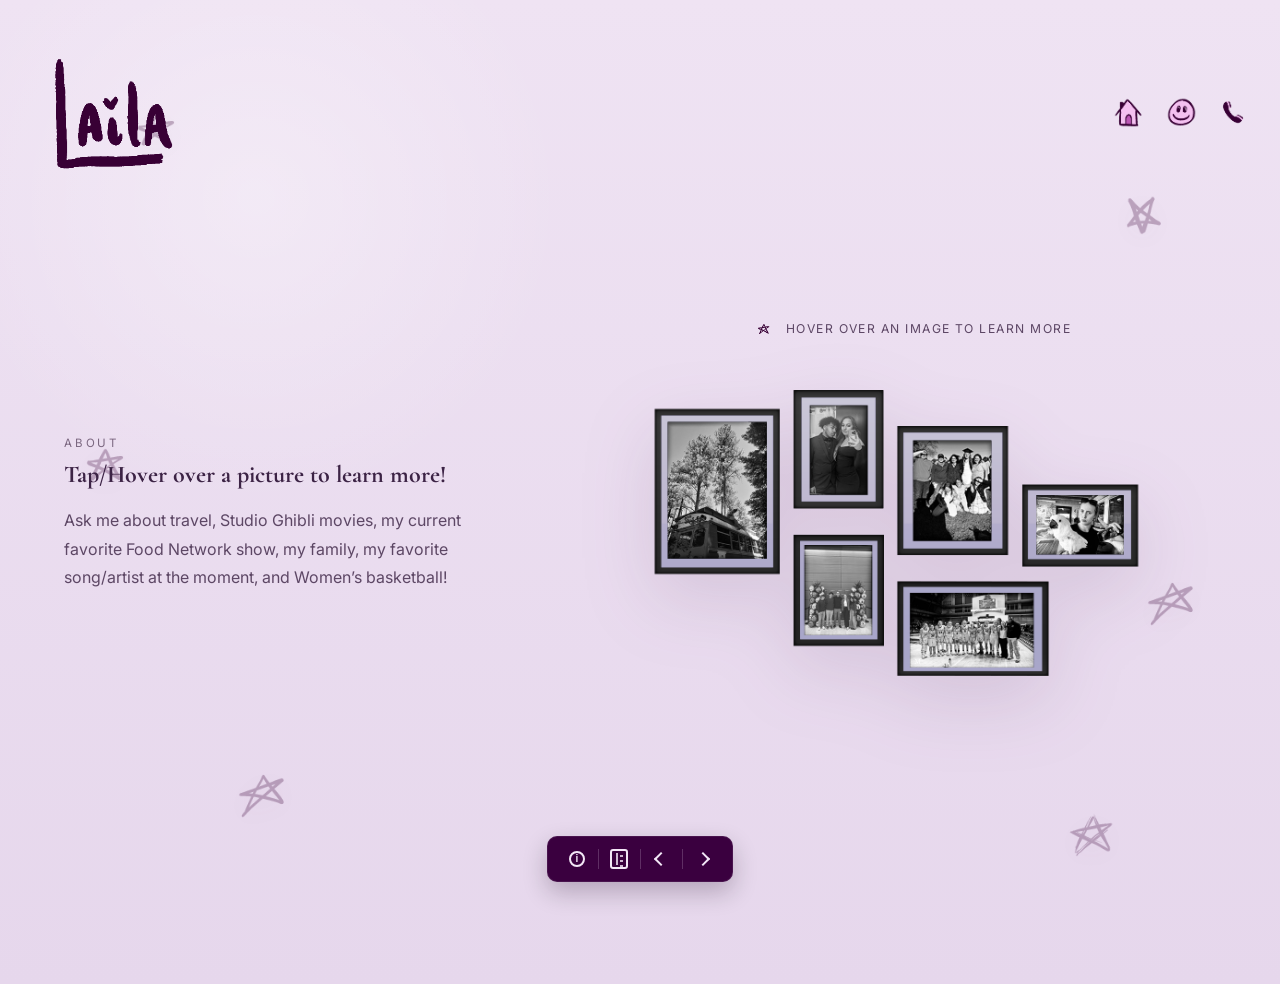
==== commit 2249a71a: "bug fixes" ====
--- a/about.html
+++ b/about.html
@@ -19,7 +19,7 @@
     rel="stylesheet"
   />
 
-  <link rel="stylesheet" href="styles.css?v=4" />
+  <link rel="stylesheet" href="styles.css?v=8" />
 </head>
 <body class="about-page show-header">
   <header class="site-header" id="siteHeader">
@@ -171,6 +171,6 @@
     </div>
   </div>
 
-  <script src="about.js"></script>
+  <script src="about.js?v=2"></script>
 </body>
 </html>
--- a/styles.css
+++ b/styles.css
@@ -6,7 +6,10 @@
 
 :root {
   --viewport-height: 100vh;
-  --page-header-gap: 24px;
+  --page-header-gap: 34px;
+  --site-header-height: 84px;
+  --site-header-height-mobile: 72px;
+  --site-header-height-mobile-tight: 66px;
   --bg-dark-1: #35003d;
   --bg-dark-2: #220027;
   --bg-light-1: #efe3f3;
@@ -49,6 +52,10 @@
   animation: none;
 }
 
+body.mobile-performance-mode {
+  animation: none;
+}
+
 @keyframes pageSlideIn {
   from {
     opacity: 0;
@@ -108,9 +115,12 @@
   inset: 0 0 auto 0;
   z-index: 1000;
   padding: 22px 30px;
+  min-height: var(--site-header-height);
   display: flex;
   justify-content: space-between;
   align-items: center;
+  overflow: visible;
+  isolation: isolate;
   opacity: 1;
   transform: translateY(0);
   pointer-events: auto;
@@ -130,6 +140,24 @@
   pointer-events: auto !important;
 }
 
+body:not(.home-page) .site-header::after {
+  content: none !important;
+}
+
+body.about-page .site-header,
+body.contact-page .site-header,
+.more-projects-header {
+  --header-fill: transparent;
+}
+
+.project-site-header,
+.poppi-site-header,
+.city-site-header,
+.smithsonian-site-header,
+.blendedbond-site-header {
+  --header-fill: transparent;
+}
+
 body.home-page .site-header {
   opacity: 0;
   transform: translateY(-12px);
@@ -187,6 +215,7 @@
   position: absolute;
   inset: 0;
   transition: opacity 0.18s linear;
+  will-change: opacity;
 }
 
 .bg-dark {
@@ -208,6 +237,57 @@
 .phase {
   position: absolute;
   inset: 0;
+  will-change: opacity, transform;
+}
+
+body.mobile-performance-mode .scroll-sequence {
+  height: 300vh;
+}
+
+body.mobile-performance-mode .bg-dark {
+  background: linear-gradient(180deg, var(--bg-dark-1) 0%, #2d0034 50%, var(--bg-dark-2) 100%);
+}
+
+body.mobile-performance-mode .bg-light {
+  background: linear-gradient(180deg, var(--bg-light-1) 0%, var(--bg-light-2) 100%);
+}
+
+body.mobile-performance-mode .bg-layer,
+body.mobile-performance-mode .phase,
+body.mobile-performance-mode .welcome-wrap,
+body.mobile-performance-mode .scene-track {
+  will-change: auto;
+}
+
+body.mobile-performance-mode .intro-scroll-prompt {
+  backdrop-filter: none;
+}
+
+body.mobile-performance-mode .intro-scroll-prompt-star,
+body.mobile-performance-mode .folder-icon {
+  filter: none;
+}
+
+body.mobile-performance-mode .desktop-folder,
+body.mobile-performance-mode .dock-btn,
+body.mobile-performance-mode .popout-social-link {
+  transition: none;
+}
+
+body.mobile-performance-mode .cursor,
+body.mobile-performance-mode .star {
+  animation: none;
+}
+
+body.mobile-performance-mode .star {
+  filter: none;
+  will-change: auto;
+}
+
+body.mobile-performance-mode .star-5,
+body.mobile-performance-mode .star-6,
+body.mobile-performance-mode .star-7 {
+  display: none;
 }
 
 /* Phase 1 */
@@ -372,6 +452,7 @@
   z-index: 2;
   color: var(--text-dark);
   transform: translateY(-120px);
+  will-change: opacity, transform;
 }
 
 .eyebrow {
@@ -1858,7 +1939,7 @@
 @media (max-width: 760px) {
   .poppi-hero {
     min-height: 82vh;
-    padding: 7rem 1.2rem 2rem;
+    padding: calc(7rem + var(--page-header-gap)) 1.2rem 2rem;
   }
 
   .poppi-hero .project-label,
@@ -2421,10 +2502,15 @@
 }
 
 @media (max-width: 760px) {
+  :root {
+    --page-header-gap: 84px;
+  }
+
   .site-header {
     position: fixed !important;
     inset: 0 0 auto 0 !important;
     padding: calc(env(safe-area-inset-top, 0px) + 30px) 16px 12px;
+    min-height: var(--site-header-height-mobile);
     flex-direction: row;
     gap: 12px;
     justify-content: space-between;
@@ -2441,7 +2527,12 @@
     transition: opacity 0.25s ease, transform 0.25s ease !important;
   }
 
-  body.home-page.show-header .site-header,
+  body.home-page.show-header .site-header {
+    background: transparent !important;
+    border: 0 !important;
+    backdrop-filter: none !important;
+  }
+
   body:not(.home-page) .site-header,
   .project-site-header,
   .poppi-site-header,
@@ -2457,6 +2548,8 @@
     width: 100% !important;
     margin: 0 !important;
     z-index: 3000 !important;
+    min-height: var(--site-header-height-mobile) !important;
+    padding: calc(env(safe-area-inset-top, 0px) + 14px) 16px 8px !important;
     transform: none !important;
     opacity: 1 !important;
     pointer-events: auto !important;
@@ -2488,7 +2581,7 @@
   }
 
   .desk-prompt {
-    top: 19%;
+    top: 29% !important;
   }
 
   .scroll-sequence {
@@ -2641,7 +2734,7 @@
   .project-hero,
   .poppi-hero {
     min-height: 85vh;
-    padding: 7rem 1.2rem 2rem;
+    padding: calc(7rem + var(--page-header-gap)) 1.2rem 2rem;
   }
 
   .project-page .hero-subtitle,
@@ -2707,11 +2800,48 @@
   }
 }
 
+@media (max-width: 760px), (hover: none) and (pointer: coarse) {
+  html {
+    scroll-behavior: auto;
+  }
+
+  body,
+  body.page-slide-out-left,
+  body.page-slide-out-right {
+    animation: none !important;
+  }
+
+  .twinkle-star {
+    animation: none !important;
+    filter: none !important;
+  }
+
+  .leaf-fall,
+  .poppi-symbol,
+  .smithsonian-flower {
+    filter: none !important;
+  }
+
+  .file-card,
+  .contact-card,
+  .desktop-folder,
+  .popout-social-link,
+  .popout-note,
+  .dock-btn {
+    transition: none !important;
+  }
+}
+
 @media (max-width: 480px) {
+  :root {
+    --page-header-gap: 94px;
+  }
+
   .site-header {
     position: fixed !important;
     inset: 0 0 auto 0 !important;
     padding: calc(env(safe-area-inset-top, 0px) + 28px) 12px 10px;
+    min-height: var(--site-header-height-mobile-tight);
     flex-direction: row;
     justify-content: space-between;
     align-items: center;
@@ -2745,10 +2875,15 @@
     width: 100% !important;
     margin: 0 !important;
     z-index: 3000 !important;
+    min-height: var(--site-header-height-mobile-tight) !important;
+    padding: calc(env(safe-area-inset-top, 0px) + 12px) 12px 6px !important;
     transform: none !important;
     opacity: 1 !important;
     pointer-events: auto !important;
     transition: none !important;
+    background: transparent !important;
+    border: 0 !important;
+    backdrop-filter: none !important;
   }
 
   .global-brand-logo {
@@ -2756,7 +2891,7 @@
   }
 
   .desk-prompt {
-    top: 21%;
+    top: 31% !important;
   }
 
   .nav {
@@ -2838,7 +2973,7 @@
   }
 
   .about-main {
-    padding: 150px 12px 94px;
+    padding: calc(138px + var(--page-header-gap)) 12px 94px;
   }
 
   .about-panel-label {
@@ -3345,7 +3480,7 @@
 
   .city-hero {
     min-height: 76vh;
-    padding: 7rem 1.2rem 2rem;
+    padding: calc(7rem + var(--page-header-gap)) 1.2rem 2rem;
   }
 
   .city-page .section {
@@ -3699,7 +3834,7 @@
 
   .smithsonian-hero {
     min-height: 84vh;
-    padding: 7rem 1.2rem 2rem;
+    padding: calc(7rem + var(--page-header-gap)) 1.2rem 2rem;
   }
 
   .smithsonian-corner-logo {
@@ -4074,7 +4209,7 @@
 
   .blendedbond-hero {
     min-height: 72vh;
-    padding: 7rem 1.2rem 2rem;
+    padding: calc(7rem + var(--page-header-gap)) 1.2rem 2rem;
   }
 
   .blendedbond-top-actions {
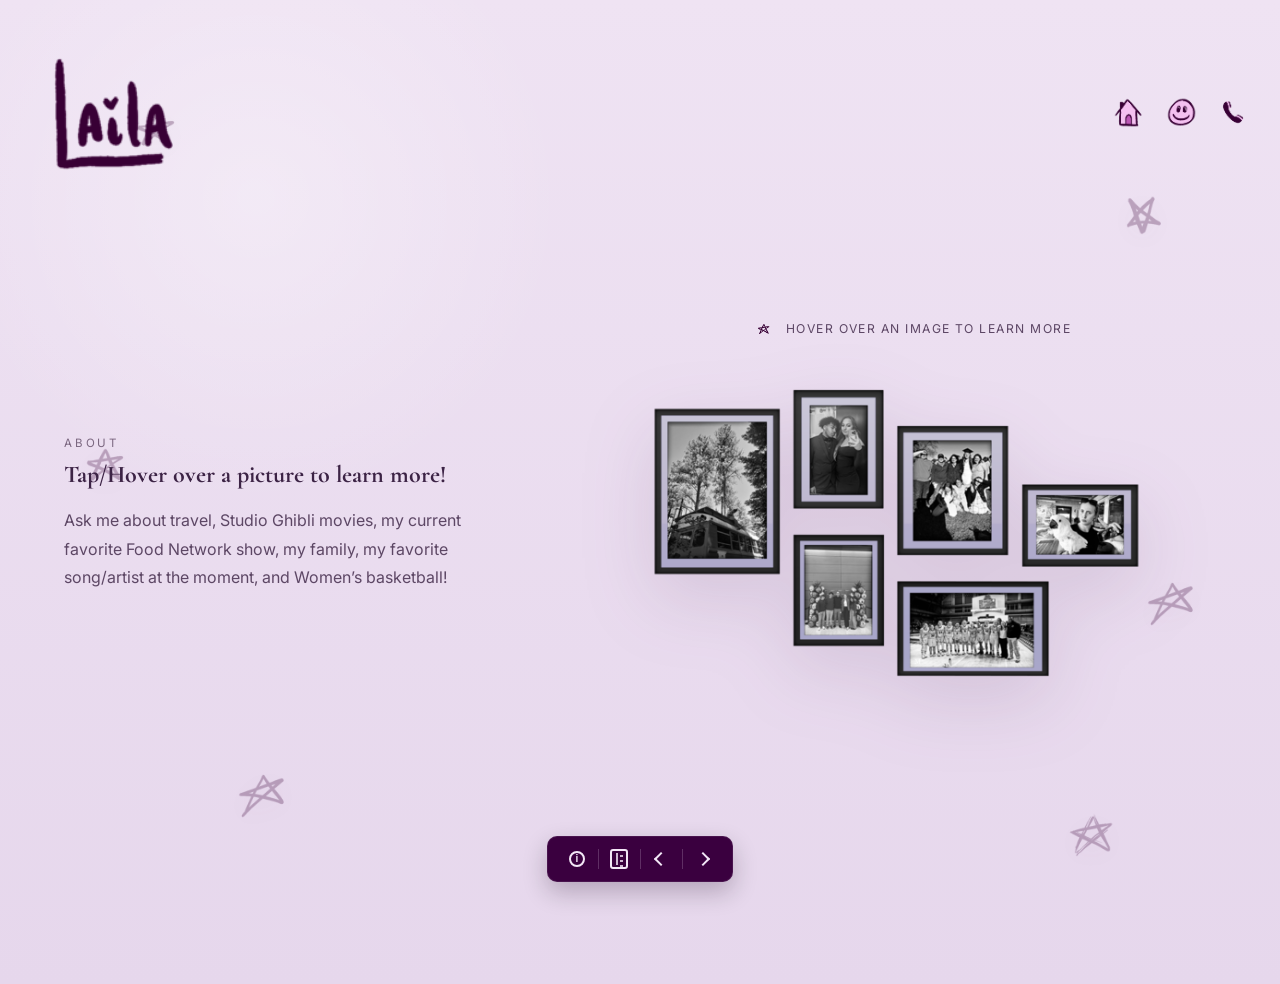
==== commit 987a5c1f: "Compressed all png files" ====
--- a/about.html
+++ b/about.html
@@ -19,13 +19,13 @@
     rel="stylesheet"
   />
 
-  <link rel="stylesheet" href="styles.css?v=8" />
+  <link rel="stylesheet" href="styles.css?v=10" />
 </head>
 <body class="about-page show-header">
   <header class="site-header" id="siteHeader">
     <div class="global-brand">
       <img
-        src="assets/mainnamedarkpurple.png"
+        src="assets/mainnamedarkpurple.png?v=20260425"
         alt="Laila"
         class="global-brand-logo"
       />
@@ -46,12 +46,12 @@
 
   <main class="about-main">
     <div class="twinkle-stars about-stars" aria-hidden="true">
-  <img src="assets/star1.png" alt="" class="twinkle-star about-star about-star-a" />
-  <img src="assets/star2.png" alt="" class="twinkle-star about-star about-star-b" />
-  <img src="assets/star3.png" alt="" class="twinkle-star about-star about-star-c" />
-  <img src="assets/star4.png" alt="" class="twinkle-star about-star about-star-d" />
-  <img src="assets/star1.png" alt="" class="twinkle-star about-star about-star-e" />
-  <img src="assets/star3.png" alt="" class="twinkle-star about-star about-star-f" />
+  <img src="assets/star1.png?v=20260425" alt="" class="twinkle-star about-star about-star-a" />
+  <img src="assets/star2.png?v=20260425" alt="" class="twinkle-star about-star about-star-b" />
+  <img src="assets/star3.png?v=20260425" alt="" class="twinkle-star about-star about-star-c" />
+  <img src="assets/star4.png?v=20260425" alt="" class="twinkle-star about-star about-star-d" />
+  <img src="assets/star1.png?v=20260425" alt="" class="twinkle-star about-star about-star-e" />
+  <img src="assets/star3.png?v=20260425" alt="" class="twinkle-star about-star about-star-f" />
 </div>
     <section class="about-hero">
   <div class="about-copy-panel" id="aboutCopyPanel">
@@ -66,13 +66,13 @@
 
   <div class="about-scene">
     <div class="about-scene-prompt" aria-hidden="true">
-      <img src="assets/star1.png" alt="" class="about-scene-prompt-star" />
+      <img src="assets/star1.png?v=20260425" alt="" class="about-scene-prompt-star" />
       <p>hover over an image to learn more</p>
     </div>
 
     <div class="about-scene-track">
       <img
-        src="assets/pictures.png"
+        src="assets/pictures.png?v=20260425"
         alt="Picture frame wall"
         class="about-scene-image"
       />
@@ -171,6 +171,6 @@
     </div>
   </div>
 
-  <script src="about.js?v=2"></script>
+  <script src="about.js?v=3"></script>
 </body>
 </html>
--- a/styles.css
+++ b/styles.css
@@ -241,7 +241,7 @@
 }
 
 body.mobile-performance-mode .scroll-sequence {
-  height: 300vh;
+  height: 260vh;
 }
 
 body.mobile-performance-mode .bg-dark {
@@ -259,12 +259,22 @@
   will-change: auto;
 }
 
+body.mobile-performance-mode .bg-layer {
+  transition: none;
+}
+
+body.mobile-performance-mode .phase-logo,
+body.mobile-performance-mode .scene-track {
+  transform: none;
+}
+
 body.mobile-performance-mode .intro-scroll-prompt {
   backdrop-filter: none;
 }
 
 body.mobile-performance-mode .intro-scroll-prompt-star,
-body.mobile-performance-mode .folder-icon {
+body.mobile-performance-mode .folder-icon,
+body.mobile-performance-mode .scene-image {
   filter: none;
 }
 
@@ -1071,6 +1081,8 @@
   width: min(100%, var(--project-max-width));
   margin: 0 auto;
   padding: 5rem 2rem;
+  content-visibility: auto;
+  contain-intrinsic-size: 900px;
 }
 
 .project-page .narrow {
@@ -1128,6 +1140,12 @@
   align-items: flex-end;
   padding: calc(3rem + var(--page-header-gap)) 2rem 3rem;
   overflow: hidden;
+}
+
+.project-hero,
+.project-page .back-link {
+  content-visibility: visible;
+  contain-intrinsic-size: auto;
 }
 
 .project-hero-bg {
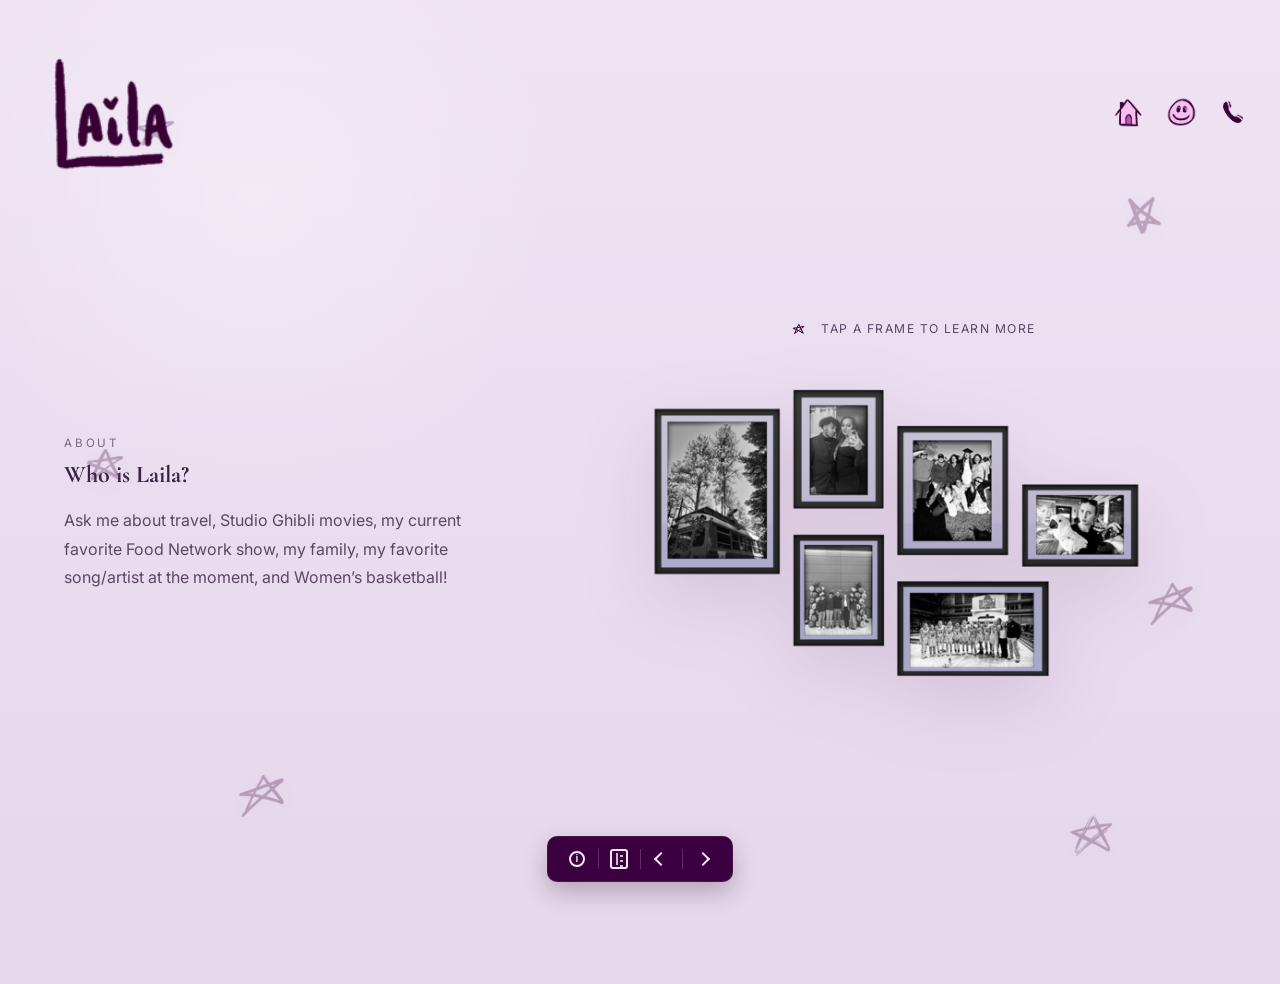
==== commit ddc9ada5: "Bug fixes for Moblie" ====
--- a/about.html
+++ b/about.html
@@ -19,7 +19,7 @@
     rel="stylesheet"
   />
 
-  <link rel="stylesheet" href="styles.css?v=10" />
+  <link rel="stylesheet" href="styles.css?v=13" />
 </head>
 <body class="about-page show-header">
   <header class="site-header" id="siteHeader">
@@ -57,7 +57,7 @@
   <div class="about-copy-panel" id="aboutCopyPanel">
     <p class="about-panel-label" id="aboutPanelLabel">ABOUT</p>
     <h1 class="about-panel-title" id="aboutPanelTitle">
-      Tap/Hover over a picture to learn more!
+      Who is Laila?
     </h1>
     <p class="about-panel-text" id="aboutPanelText">
       Ask me about travel, Studio Ghibli movies, my current favorite Food Network show, my family, my favorite song at the moment, and women’s basketball!
@@ -67,7 +67,7 @@
   <div class="about-scene">
     <div class="about-scene-prompt" aria-hidden="true">
       <img src="assets/star1.png?v=20260425" alt="" class="about-scene-prompt-star" />
-      <p>hover over an image to learn more</p>
+      <p>tap a frame to learn more</p>
     </div>
 
     <div class="about-scene-track">
--- a/styles.css
+++ b/styles.css
@@ -4430,58 +4430,62 @@
 
 /* mobile */
 @media (max-width: 760px) {
+  .blendedbond-symbol-layer .blendedbond-symbol {
+    opacity: 0.08;
+  }
+
   .symbol-1 {
-    width: 94px !important;
-    top: 9%;
-    left: -4%;
+    width: 78px !important;
+    top: 6%;
+    left: -5%;
   }
 
   .symbol-2 {
-    width: 80px !important;
-    top: 15%;
-    right: -2%;
+    width: 70px !important;
+    top: 17%;
+    right: -4%;
   }
 
   .symbol-3 {
-    width: 108px !important;
-    top: 31%;
+    width: 88px !important;
+    top: 30%;
+    left: -7%;
+  }
+
+  .symbol-4 {
+    width: 66px !important;
+    top: 41%;
+    right: -5%;
+  }
+
+  .symbol-5 {
+    width: 82px !important;
+    top: 53%;
     left: -6%;
   }
 
-  .symbol-4 {
+  .symbol-6 {
+    width: 58px !important;
+    top: 63%;
+    right: 7%;
+  }
+
+  .symbol-7 {
+    width: 66px !important;
+    top: 73%;
+    left: -5%;
+  }
+
+  .symbol-8 {
+    width: 58px !important;
+    top: 82%;
+    right: -3%;
+  }
+
+  .symbol-9 {
     width: 72px !important;
-    top: 37%;
-    right: -4%;
-  }
-
-  .symbol-5 {
-    width: 96px !important;
-    top: 55%;
-    left: -2%;
-  }
-
-  .symbol-6 {
-    width: 64px !important;
-    top: 54%;
-    right: 11%;
-  }
-
-  .symbol-7 {
-    width: 72px !important;
-    top: 71%;
-    left: -2%;
-  }
-
-  .symbol-8 {
-    width: 62px !important;
-    top: 79%;
-    right: 3%;
-  }
-
-  .symbol-9 {
-    width: 86px !important;
-    top: 88%;
-    left: 10%;
+    top: 92%;
+    left: 18%;
   }
 }
 
@@ -4882,3 +4886,80 @@
     object-position: 32% center !important;
   }
 }
+
+/* Final mobile stability pass */
+@media (max-width: 760px) {
+  body.home-page .logo-cycle-wrap {
+    width: min(76vw, 340px);
+    min-height: 150px;
+  }
+
+  body.home-page .cycle-logo {
+    filter: none;
+  }
+
+  body.home-page .sequence-sticky {
+    min-height: 100svh;
+  }
+
+  body.home-page .scene-track {
+    width: min(104vw, 400px) !important;
+    top: 50% !important;
+  }
+
+  body.home-page .monitor-desktop {
+    top: 66% !important;
+    width: 38% !important;
+    height: 27% !important;
+  }
+
+  body.home-page .desktop-folder {
+    min-width: 34px;
+  }
+
+  body.home-page .folder-icon {
+    max-width: 34px !important;
+  }
+
+  body.home-page .desktop-folder span {
+    font-size: 0.5rem !important;
+    line-height: 1.05;
+  }
+
+  .project-hero .hero-content,
+  .poppi-hero .hero-content,
+  .city-hero .hero-content,
+  .smithsonian-hero .hero-content,
+  .blendedbond-hero .hero-content,
+  .city-hero-content,
+  .blendedbond-hero-content {
+    max-width: min(100%, 24rem) !important;
+  }
+
+  .city-hero .hero-content,
+  .smithsonian-hero .hero-content,
+  .city-hero-content {
+    width: min(100%, 24rem) !important;
+  }
+
+  .bottom-dock-wrap {
+    z-index: 3200;
+  }
+}
+
+@media (max-width: 420px) {
+  body.home-page .logo-cycle-wrap {
+    width: min(82vw, 300px);
+    min-height: 130px;
+  }
+
+  body.home-page .scene-track {
+    width: 106vw !important;
+    top: 51% !important;
+  }
+
+  body.home-page .monitor-desktop {
+    top: 66% !important;
+    width: 39% !important;
+  }
+}
